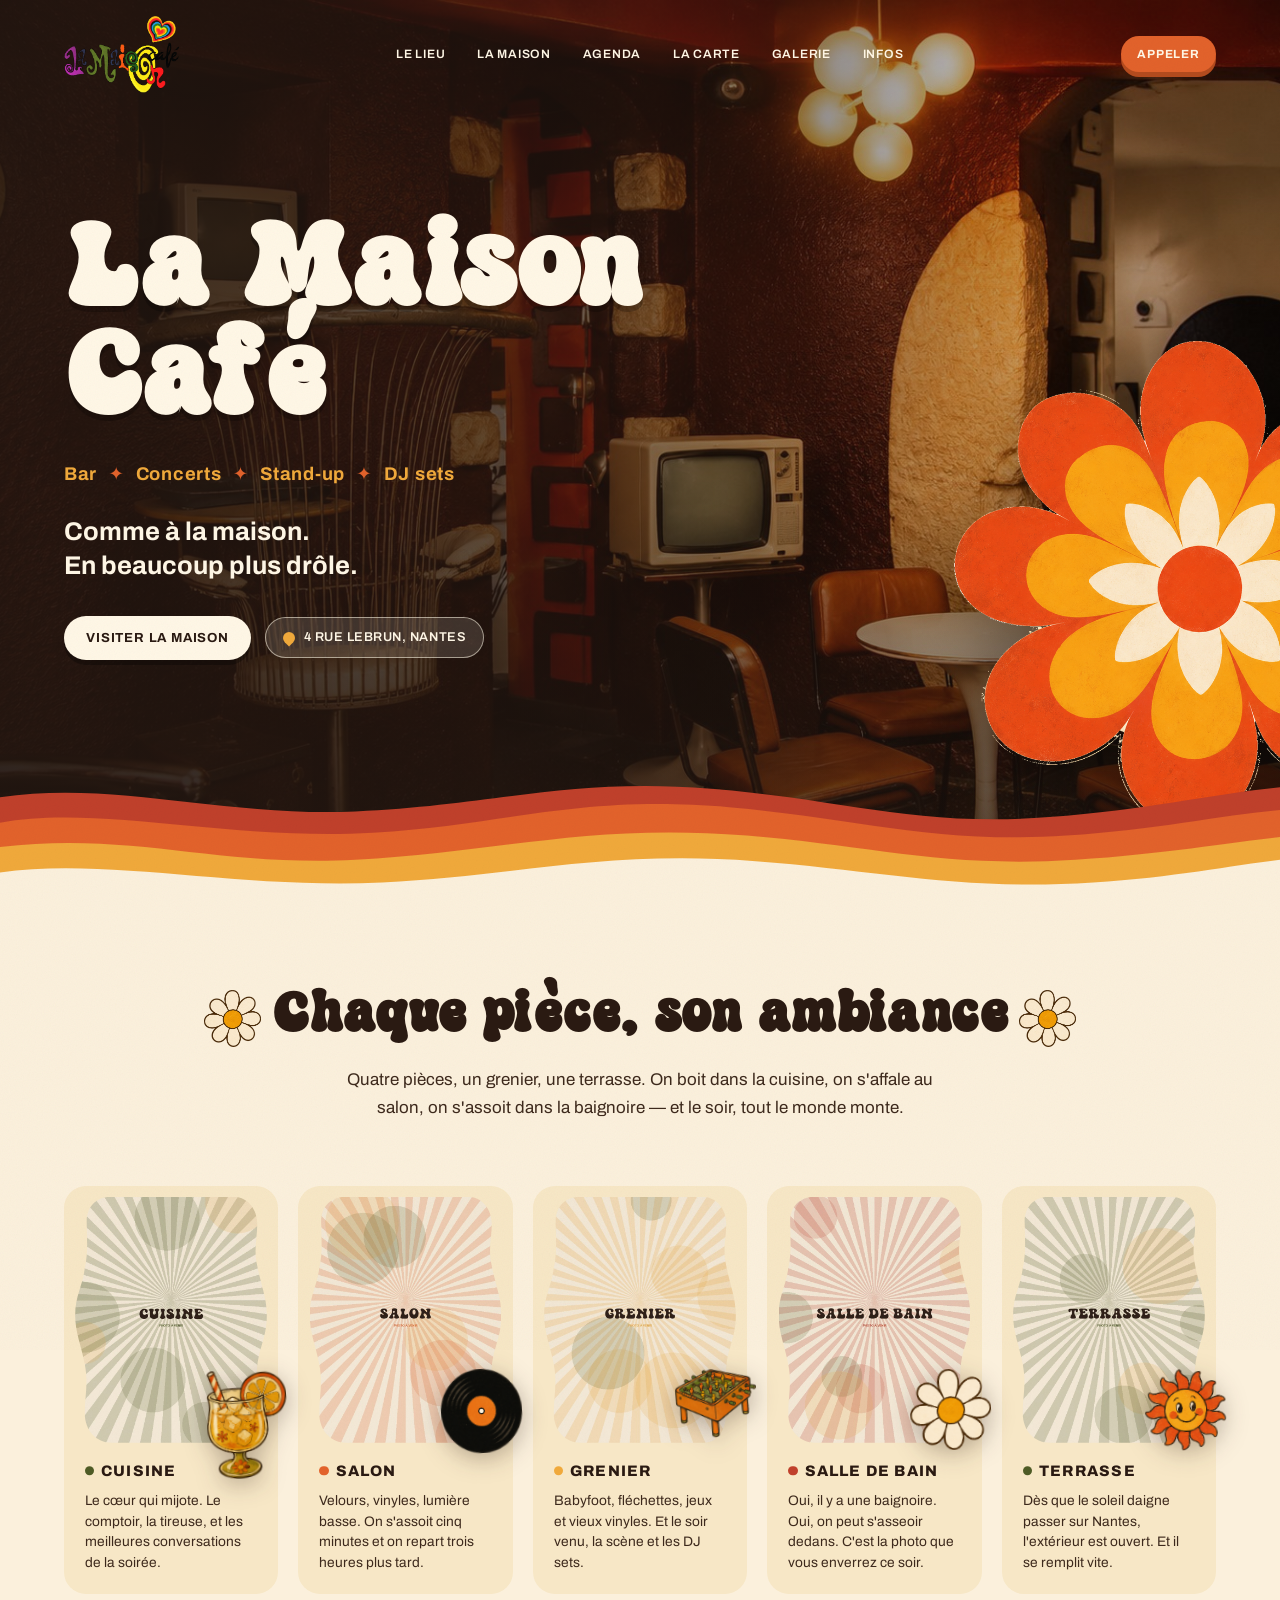
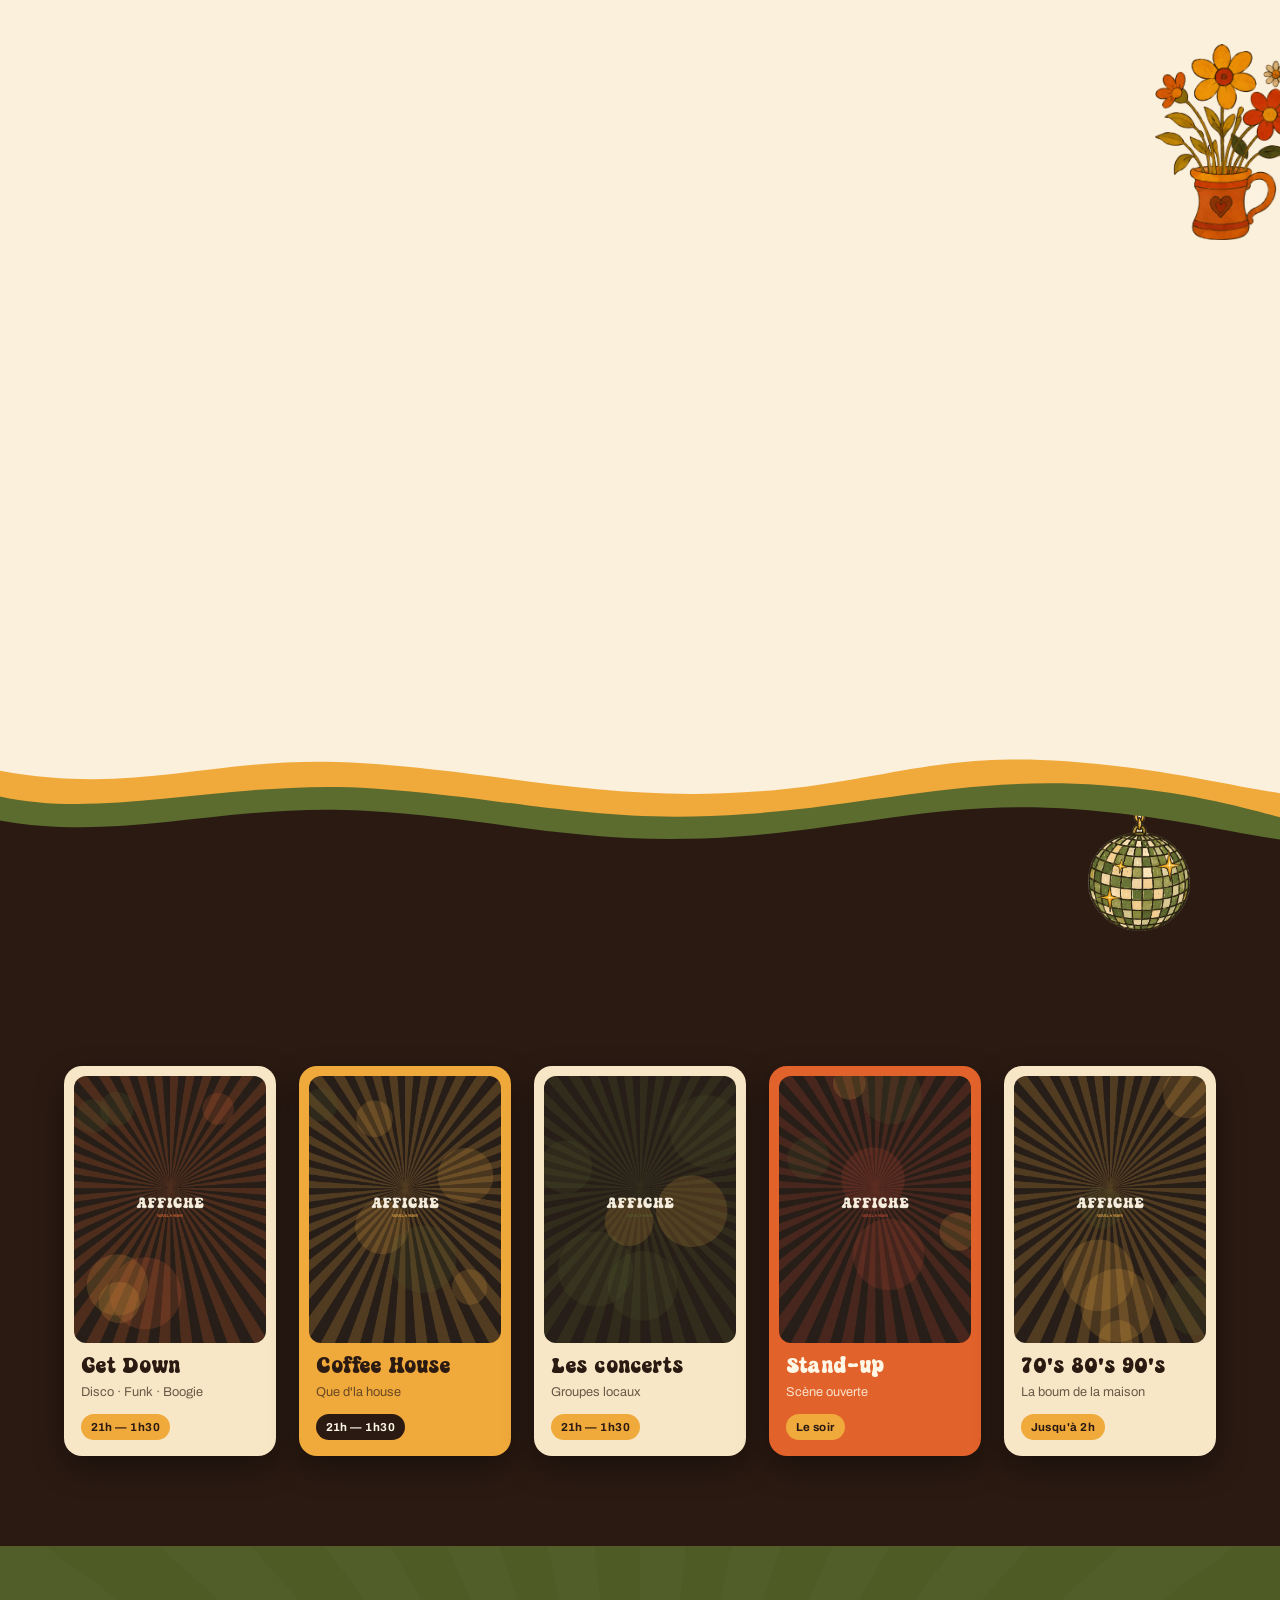
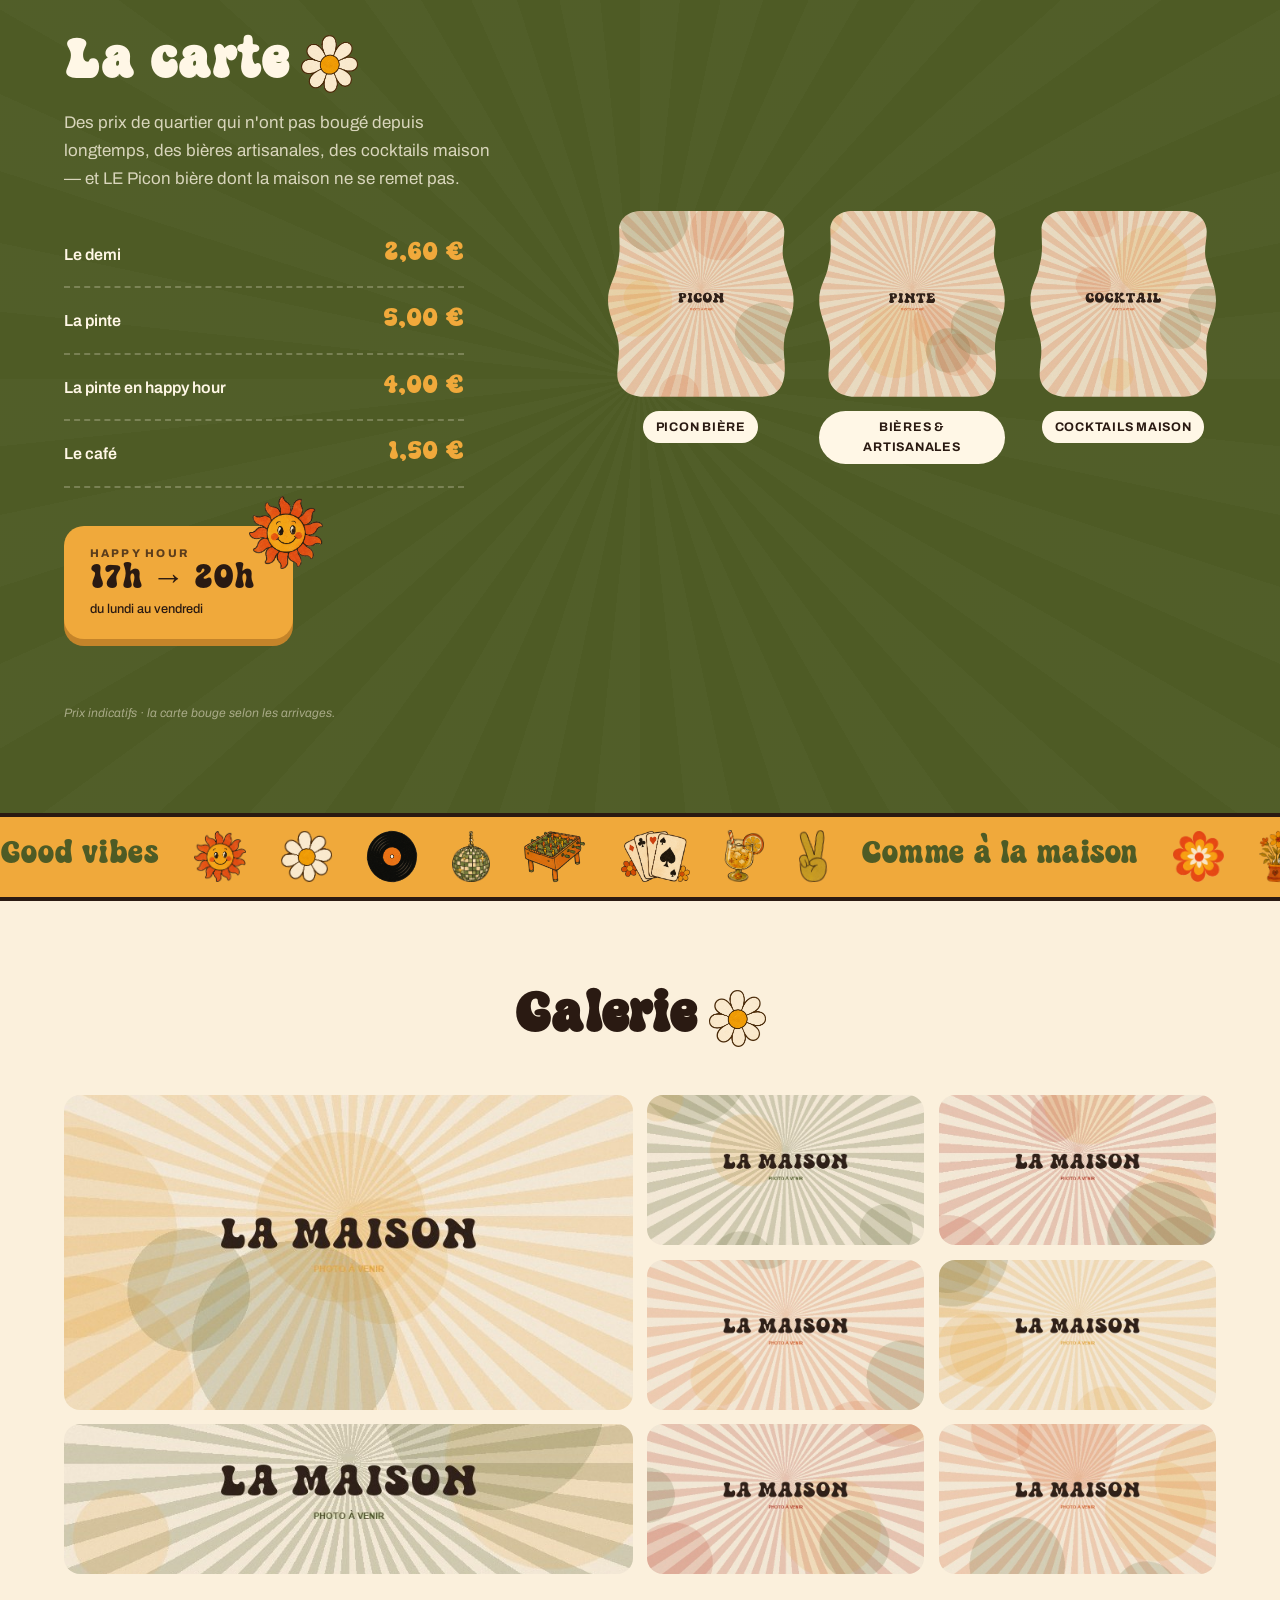
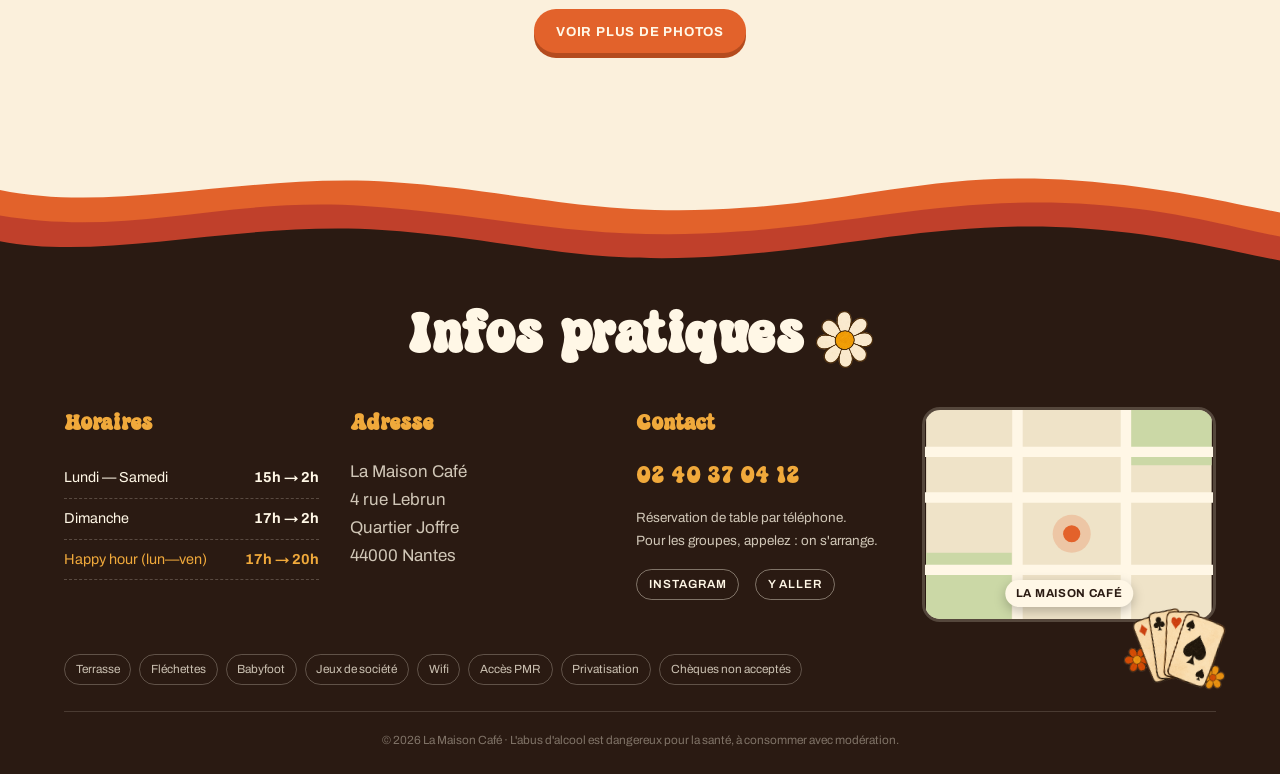
==== index.html @ f6305748 "La Maison Café — site vitrine Bar 70's, 4 rue Lebrun, Nantes. Statique : HTML/CSS/JS, sans build.  -" ====
<!DOCTYPE html>
<html lang="fr">
<head>
  <meta charset="UTF-8" />
  <meta name="viewport" content="width=device-width, initial-scale=1.0" />
  <title>La Maison Café — Bar 70's à Nantes · Concerts, DJ sets, stand-up</title>
  <meta name="description" content="La Maison Café, 4 rue Lebrun à Nantes. Bar, concerts, stand-up, DJ sets. Cuisine, salon, grenier, salle de bain, terrasse — chaque pièce son ambiance. Comme à la maison." />
  <meta property="og:title" content="La Maison Café — Comme à la maison. En beaucoup plus drôle." />
  <meta property="og:description" content="Bar · Concerts · Stand-up · DJ sets · 70's 80's 90's — 4 rue Lebrun, quartier Joffre, Nantes." />
  <meta name="theme-color" content="#E2622B" />
  <link rel="preconnect" href="https://fonts.googleapis.com" />
  <link rel="preconnect" href="https://fonts.gstatic.com" crossorigin />
  <link href="https://fonts.googleapis.com/css2?family=Archivo:ital,wght@0,400;0,500;0,600;0,700;0,800;1,400&display=swap" rel="stylesheet" />
  <link rel="stylesheet" href="styles.css?v=18" />
</head>
<body>

<div class="grain" aria-hidden="true"></div>

<!-- ══════════ INTRO ══════════
     Une marée. Le logo s'installe sur le crème, puis quatre vagues
     de couleur montent du bas, traversent l'écran d'un seul geste
     et l'emportent avec elles. Le hero est découvert derrière. -->
<div class="intro" id="intro">

  <!-- le fond, qui porte le logo -->
  <div class="intro__fond">
    <div class="intro__coeur">
      <img class="intro__logo" src="assets/img/deco/logo.png" alt="La Maison Café" />
      <p class="intro__sous">Bar · Nantes · quartier Joffre</p>
    </div>
  </div>

  <!-- Les vagues. Chaque crête reprend EXACTEMENT le tracé de la
       bande correspondante du hero : quand elles se posent, elles se
       superposent au pixel près aux vagues du hero. Le raccord est
       invisible. -->
  <div class="maree maree--1">
    <svg class="maree__crete" viewBox="0 0 1440 180" preserveAspectRatio="none" aria-hidden="true">
      <path d="M0 34C130 10 250 62 400 54 560 45 640 6 800 22c150 15 230 54 380 40 110-10 180-32 260-42V180H0Z" />
    </svg>
  </div>

  <div class="maree maree--2">
    <svg class="maree__crete" viewBox="0 0 1440 180" preserveAspectRatio="none" aria-hidden="true">
      <path d="M0 70C110 44 260 96 420 84 570 73 650 30 820 48c140 15 230 52 380 40 100-8 170-28 240-36V180H0Z" />
    </svg>
  </div>

  <div class="maree maree--3">
    <svg class="maree__crete" viewBox="0 0 1440 180" preserveAspectRatio="none" aria-hidden="true">
      <path d="M0 104C150 82 240 132 400 122 560 112 660 70 840 88c140 14 220 46 370 34 100-8 170-24 230-32V180H0Z" />
    </svg>
  </div>

  <div class="maree maree--4">
    <svg class="maree__crete" viewBox="0 0 1440 180" preserveAspectRatio="none" aria-hidden="true">
      <path d="M0 140C120 118 270 164 430 154 580 145 680 108 850 124c140 13 230 42 380 30 90-7 155-24 210-32V180H0Z" />
    </svg>
  </div>
</div>

<!-- formes réutilisables -->
<svg width="0" height="0" style="position:absolute" aria-hidden="true">
  <defs>
    <!-- découpe "blob" : coins doux, bords ondulés -->
    <clipPath id="blob" clipPathUnits="objectBoundingBox">
      <path d="M.06.10C.06.04.11 0 .18 0h.65C.90 0 .95.05.95.11c0 .06-.02.10 0 .17.02.08.05.13.05.20 0 .09-.04.13-.05.21-.01.08.01.13 0 .20C.94.96.90 1 .83 1H.19C.11 1 .05.95.05.88c0-.07.02-.12 0-.20C.03.60 0 .55 0 .48c0-.08.04-.12.05-.19C.07.22.06.16.06.10Z"/>
    </clipPath>
    <clipPath id="blob2" clipPathUnits="objectBoundingBox">
      <path d="M0 .14C0 .06.06 0 .14 0h.70C.93 0 1 .06 1 .14v.30c0 .06-.03.09-.03.14 0 .06.03.09.03.15v.13C1 .93.94 1 .86 1H.15C.07 1 0 .94 0 .86V.72c0-.06.03-.09.03-.15C.03.51 0 .49 0 .43Z"/>
    </clipPath>
  </defs>
</svg>

<!-- ══════════ NAV ══════════ -->
<header class="nav" id="nav">
  <a class="nav__logo" href="#haut" aria-label="La Maison Café — accueil">
    <img src="assets/img/deco/logo.png" alt="La Maison Café" />
  </a>
  <nav class="nav__liens" id="navLiens">
    <a href="#pieces">Le lieu</a>
    <a href="#histoire">La maison</a>
    <a href="#agenda">Agenda</a>
    <a href="#carte">La carte</a>
    <a href="#galerie">Galerie</a>
    <a href="#infos">Infos</a>
  </nav>
  <a class="btn btn--orange nav__cta" href="tel:0240370412">Appeler</a>
  <button class="nav__burger" id="burger" aria-label="Menu" aria-expanded="false">
    <span></span><span></span><span></span>
  </button>
</header>

<!-- ══════════ HERO ══════════ -->
<section class="hero" id="haut">
  <img class="hero__photo" src="assets/img/hero.jpg" alt="L'intérieur de La Maison Café, bar 70's à Nantes" />
  <div class="hero__voile" aria-hidden="true"></div>

  <!-- la grosse fleur -->
  <img class="fleur-hero" src="assets/img/deco/fleur.png" alt="" aria-hidden="true" />

  <div class="hero__texte">
    <h1 class="hero__titre">La Maison<br />Café</h1>
    <p class="hero__tags">Bar <i>✦</i> Concerts <i>✦</i> Stand-up <i>✦</i> DJ sets</p>
    <p class="hero__phrase">Comme à la maison.<br />En beaucoup plus drôle.</p>
    <div class="hero__actions">
      <a class="btn btn--creme" href="#pieces">Visiter la maison</a>
      <a class="pin" href="https://maps.google.com/?q=La+Maison+Caf%C3%A9+4+rue+Lebrun+Nantes" target="_blank" rel="noopener">
        <span class="pin__ico" aria-hidden="true"></span>4 rue Lebrun, Nantes
      </a>
    </div>
  </div>

  <!-- Vagues superposées. Chaque bande a sa PROPRE courbe : bosses
       de tailles inégales, jamais parallèles — c'est ce qui donne
       le tracé à la main plutôt que la sinusoïde de machine. -->
  <svg class="vague vague--bas" viewBox="0 0 1440 180" preserveAspectRatio="none" aria-hidden="true">
    <path class="v-brique" d="M0 34C130 10 250 62 400 54 560 45 640 6 800 22c150 15 230 54 380 40 110-10 180-32 260-42V180H0Z" />
    <path class="v-orange" d="M0 70C110 44 260 96 420 84 570 73 650 30 820 48c140 15 230 52 380 40 100-8 170-28 240-36V180H0Z" />
    <path class="v-moutarde" d="M0 104C150 82 240 132 400 122 560 112 660 70 840 88c140 14 220 46 370 34 100-8 170-24 230-32V180H0Z" />
    <path class="v-creme" d="M0 140C120 118 270 164 430 154 580 145 680 108 850 124c140 13 230 42 380 30 90-7 155-24 210-32V180H0Z" />
  </svg>
</section>

<!-- ══════════ LES PIÈCES ══════════ -->
<section class="pieces" id="pieces">
  <h2 class="titre-sec">
    <img class="fleurette" src="assets/img/deco/marguerite.png" alt="" aria-hidden="true" />
    Chaque pièce, son ambiance
    <img class="fleurette" src="assets/img/deco/marguerite.png" alt="" aria-hidden="true" />
  </h2>
  <p class="pieces__intro">
    Quatre pièces, un grenier, une terrasse. On boit dans la cuisine, on s'affale
    au salon, on s'assoit dans la baignoire — et le soir, tout le monde monte.
  </p>

  <div class="cartes">
    <article class="carte">
      <div class="carte__vue"><img src="assets/img/piece-cuisine.jpg" alt="La cuisine de La Maison Café" loading="lazy" /></div>
      <img class="carte__deco" src="assets/img/deco/cocktail.png" alt="" aria-hidden="true" />
      <h3 class="carte__nom"><span class="pastille pastille--olive" aria-hidden="true"></span>Cuisine</h3>
      <p>Le cœur qui mijote. Le comptoir, la tireuse, et les meilleures conversations de la soirée.</p>
    </article>

    <article class="carte">
      <div class="carte__vue"><img src="assets/img/piece-salon.jpg" alt="Le salon de La Maison Café" loading="lazy" /></div>
      <img class="carte__deco" src="assets/img/deco/vinyle.png" alt="" aria-hidden="true" />
      <h3 class="carte__nom"><span class="pastille pastille--orange" aria-hidden="true"></span>Salon</h3>
      <p>Velours, vinyles, lumière basse. On s'assoit cinq minutes et on repart trois heures plus tard.</p>
    </article>

    <article class="carte">
      <div class="carte__vue"><img src="assets/img/piece-grenier.jpg" alt="Le grenier de La Maison Café" loading="lazy" /></div>
      <img class="carte__deco" src="assets/img/deco/babyfoot.png" alt="" aria-hidden="true" />
      <h3 class="carte__nom"><span class="pastille pastille--moutarde" aria-hidden="true"></span>Grenier</h3>
      <p>Babyfoot, fléchettes, jeux et vieux vinyles. Et le soir venu, la scène et les DJ sets.</p>
    </article>

    <article class="carte">
      <div class="carte__vue"><img src="assets/img/piece-bain.jpg" alt="La salle de bain de La Maison Café, avec sa baignoire" loading="lazy" /></div>
      <img class="carte__deco" src="assets/img/deco/marguerite.png" alt="" aria-hidden="true" />
      <h3 class="carte__nom"><span class="pastille pastille--brique" aria-hidden="true"></span>Salle de bain</h3>
      <p>Oui, il y a une baignoire. Oui, on peut s'asseoir dedans. C'est la photo que vous enverrez ce soir.</p>
    </article>

    <article class="carte">
      <div class="carte__vue"><img src="assets/img/piece-terrasse.jpg" alt="La terrasse de La Maison Café" loading="lazy" /></div>
      <img class="carte__deco" src="assets/img/deco/soleil.png" alt="" aria-hidden="true" />
      <h3 class="carte__nom"><span class="pastille pastille--olive" aria-hidden="true"></span>Terrasse</h3>
      <p>Dès que le soleil daigne passer sur Nantes, l'extérieur est ouvert. Et il se remplit vite.</p>
    </article>
  </div>
</section>

<!-- ══════════ HISTOIRE ══════════ -->
<section class="histoire" id="histoire">
  <div class="histoire__txt">
    <p class="oeil">Notre maison <img class="fleurette fleurette--p" src="assets/img/deco/marguerite.png" alt="" aria-hidden="true" /></p>
    <h2 class="titre-slab">
      Une maison qui vit<br />la nuit comme le jour.
    </h2>
    <p>
      Quartier Joffre, au 4 rue Lebrun. On pousse la porte et on ne rentre pas
      dans un bar : on rentre chez quelqu'un. Le papier peint est d'époque, le
      canapé est en velours, le frigo est un vrai frigo.
    </p>
    <p>
      Ici se croisent les générations, les musiques, les idées, les rires et les
      apéros qui finissent en concerts improvisés. Des prix de quartier, un demi
      à 2,60 €, un Picon bière qui coule sérieusement, et de la musique jusqu'à
      deux heures du matin.
    </p>
    <p class="signature">Votre pause, notre maison.</p>
    <a class="btn btn--orange" href="#agenda">Voir ce qui se passe</a>
  </div>

  <img class="deco deco--pot" src="assets/img/deco/pot-fleurs.png" alt="" aria-hidden="true" />
  <div class="histoire__vue">
    <img src="assets/img/histoire.jpg" alt="La façade de La Maison Café, 4 rue Lebrun à Nantes" loading="lazy" />
    <div class="tampon">
      <svg viewBox="0 0 120 120" aria-hidden="true">
        <path id="cercleTxt" d="M60 60m-44 0a44 44 0 1 1 88 0a44 44 0 1 1 -88 0" fill="none" />
        <text class="tampon__tour"><textPath href="#cercleTxt" startOffset="0">
          BAR · CONCERTS · STAND-UP · DJ SETS · 70'S 80'S 90'S ·
        </textPath></text>
      </svg>
      <span class="tampon__coeur">Good<br />vibes</span>
    </div>
  </div>
</section>

<!-- ══════════ AGENDA ══════════ -->
<section class="agenda" id="agenda">
  <!-- Chaque bande a sa propre courbe : jamais deux vagues parallèles. -->
  <svg class="vague vague--haut" viewBox="0 0 1440 160" preserveAspectRatio="none" aria-hidden="true">
    <path class="v-olive" d="M0 118C140 146 250 96 410 106c150 9 250 46 420 32 140-11 230-46 380-34 100 8 170 28 230 38V0H0Z" />
    <path class="v-moutarde" d="M0 88C120 118 260 66 420 78c160 12 250 46 420 32 140-11 250-48 400-36 100 8 165 30 200 40V0H0Z" />
    <path class="v-creme" d="M0 56C160 88 240 36 400 46c160 10 280 50 450 36 140-11 200-50 350-38 110 9 180 30 240 40V0H0Z" />
  </svg>

  <img class="deco deco--boule" src="assets/img/deco/boule-disco.png" alt="" aria-hidden="true" />

  <div class="agenda__txt">
    <h2 class="titre-sec titre-sec--c">Agenda <img class="fleurette" src="assets/img/deco/marguerite.png" alt="" aria-hidden="true" /></h2>
    <p>
      Ça bouge à la maison : concerts, DJ sets, stand-up, scènes ouvertes.
      Entrée libre ou prix libre, et ça joue jusqu'à 2h.
    </p>
    <a class="btn btn--moutarde" href="https://www.instagram.com/lamaisoncafenantes/" target="_blank" rel="noopener">
      Tout l'agenda sur Instagram
    </a>
    <p class="agenda__note">La programmation change chaque semaine.</p>
  </div>

  <div class="affiches">
    <article class="aff">
      <div class="aff__vue"><img src="assets/img/aff-1.jpg" alt="Soirée Get Down à La Maison Café" loading="lazy" /></div>
      <p class="aff__nom">Get Down</p>
      <p class="aff__sous">Disco · Funk · Boogie</p>
      <p class="aff__h">21h — 1h30</p>
    </article>
    <article class="aff">
      <div class="aff__vue"><img src="assets/img/aff-2.jpg" alt="Soirée Coffee House à La Maison Café" loading="lazy" /></div>
      <p class="aff__nom">Coffee House</p>
      <p class="aff__sous">Que d'la house</p>
      <p class="aff__h">21h — 1h30</p>
    </article>
    <article class="aff">
      <div class="aff__vue"><img src="assets/img/aff-3.jpg" alt="Concerts live à La Maison Café" loading="lazy" /></div>
      <p class="aff__nom">Les concerts</p>
      <p class="aff__sous">Groupes locaux</p>
      <p class="aff__h">21h — 1h30</p>
    </article>
    <article class="aff">
      <div class="aff__vue"><img src="assets/img/aff-4.jpg" alt="Soirée stand-up à La Maison Café" loading="lazy" /></div>
      <p class="aff__nom">Stand-up</p>
      <p class="aff__sous">Scène ouverte</p>
      <p class="aff__h">Le soir</p>
    </article>
    <article class="aff">
      <div class="aff__vue"><img src="assets/img/aff-5.jpg" alt="Soirées 70's 80's 90's à La Maison Café" loading="lazy" /></div>
      <p class="aff__nom">70's 80's 90's</p>
      <p class="aff__sous">La boum de la maison</p>
      <p class="aff__h">Jusqu'à 2h</p>
    </article>
  </div>
</section>

<!-- ══════════ LA CARTE ══════════ -->
<section class="carte-sec" id="carte">
  <div class="carte-sec__txt">
    <h2 class="titre-sec titre-sec--c">La carte <img class="fleurette" src="assets/img/deco/marguerite.png" alt="" aria-hidden="true" /></h2>
    <p class="carte-sec__mot">
      Des prix de quartier qui n'ont pas bougé depuis longtemps, des bières
      artisanales, des cocktails maison — et LE Picon bière dont la maison
      ne se remet pas.
    </p>

    <ul class="prix">
      <li><b>Le demi</b><i>2,60 €</i></li>
      <li><b>La pinte</b><i>5,00 €</i></li>
      <li><b>La pinte en happy hour</b><i>4,00 €</i></li>
      <li><b>Le café</b><i>1,50 €</i></li>
    </ul>

    <div class="hh">
      <img class="hh__soleil" src="assets/img/deco/soleil.png" alt="" aria-hidden="true" />
      <span class="hh__t">Happy hour</span>
      <span class="hh__h">17h → 20h</span>
      <span class="hh__j">du lundi au vendredi</span>
    </div>
  </div>

  <div class="boissons">
    <figure class="boisson">
      <div class="boisson__vue"><img src="assets/img/boisson-1.jpg" alt="Picon bière" loading="lazy" /></div>
      <figcaption>Picon bière</figcaption>
    </figure>
    <figure class="boisson">
      <div class="boisson__vue"><img src="assets/img/boisson-2.jpg" alt="Bière pression" loading="lazy" /></div>
      <figcaption>Bières &amp; artisanales</figcaption>
    </figure>
    <figure class="boisson">
      <div class="boisson__vue"><img src="assets/img/boisson-3.jpg" alt="Cocktail maison" loading="lazy" /></div>
      <figcaption>Cocktails maison</figcaption>
    </figure>
  </div>
  <p class="carte-sec__pdb">Prix indicatifs · la carte bouge selon les arrivages.</p>
</section>

<!-- ══════════ BANDEAU GOOD VIBES ══════════ -->
<div class="bandeau" aria-hidden="true">
  <div class="bandeau__piste" id="piste">
    <span class="bandeau__mot">Good vibes</span>
    <img class="ico" src="assets/img/deco/soleil.png" alt="" />
    <img class="ico" src="assets/img/deco/marguerite.png" alt="" />
    <img class="ico" src="assets/img/deco/vinyle.png" alt="" />
    <img class="ico" src="assets/img/deco/boule-disco.png" alt="" />
    <img class="ico" src="assets/img/deco/babyfoot.png" alt="" />
    <img class="ico" src="assets/img/deco/cartes.png" alt="" />
    <img class="ico" src="assets/img/deco/cocktail.png" alt="" />
    <img class="ico" src="assets/img/deco/peace.png" alt="" />
    <span class="bandeau__mot">Comme à la maison</span>
    <img class="ico" src="assets/img/deco/fleur.png" alt="" />
    <img class="ico" src="assets/img/deco/pot-fleurs.png" alt="" />
    <img class="ico" src="assets/img/deco/soleil.png" alt="" />
    <img class="ico" src="assets/img/deco/vinyle.png" alt="" />
    <img class="ico" src="assets/img/deco/boule-disco.png" alt="" />
    <img class="ico" src="assets/img/deco/cocktail.png" alt="" />
  </div>
</div>

<!-- ══════════ GALERIE ══════════ -->
<section class="galerie" id="galerie">
  <h2 class="titre-sec">Galerie <img class="fleurette" src="assets/img/deco/marguerite.png" alt="" aria-hidden="true" /></h2>
  <div class="galerie__grille">
    <figure class="g g--1"><img src="assets/img/galerie-1.jpg" alt="La Maison Café" loading="lazy" /></figure>
    <figure class="g g--2"><img src="assets/img/galerie-2.jpg" alt="La Maison Café" loading="lazy" /></figure>
    <figure class="g g--3"><img src="assets/img/galerie-3.jpg" alt="La Maison Café" loading="lazy" /></figure>
    <figure class="g g--4"><img src="assets/img/galerie-4.jpg" alt="La Maison Café" loading="lazy" /></figure>
    <figure class="g g--5"><img src="assets/img/galerie-5.jpg" alt="La Maison Café" loading="lazy" /></figure>
    <figure class="g g--6"><img src="assets/img/galerie-6.jpg" alt="La Maison Café" loading="lazy" /></figure>
    <figure class="g g--7"><img src="assets/img/galerie-7.jpg" alt="La Maison Café" loading="lazy" /></figure>
    <figure class="g g--8"><img src="assets/img/galerie-8.jpg" alt="La Maison Café" loading="lazy" /></figure>
  </div>
  <a class="btn btn--orange galerie__cta" href="https://www.instagram.com/lamaisoncafenantes/" target="_blank" rel="noopener">
    Voir plus de photos
  </a>
</section>

<!-- ══════════ INFOS ══════════ -->
<footer class="infos" id="infos">
  <svg class="vague vague--haut" viewBox="0 0 1440 160" preserveAspectRatio="none" aria-hidden="true">
    <path class="v-brique" d="M0 124C120 150 270 98 430 110c150 11 220 46 390 32 140-11 250-46 400-34 100 8 170 30 220 40V0H0Z" />
    <path class="v-orange" d="M0 92C150 120 250 68 410 80c160 12 250 46 420 32 140-11 250-46 400-34 100 8 160 30 210 40V0H0Z" />
    <path class="v-creme" d="M0 60C130 90 280 38 440 50c150 11 230 46 400 32 140-11 220-46 370-34 110 9 180 30 230 40V0H0Z" />
  </svg>

  <h2 class="titre-sec">Infos pratiques <img class="fleurette" src="assets/img/deco/marguerite.png" alt="" aria-hidden="true" /></h2>

  <div class="infos__grille">
    <div class="bloc">
      <h3>Horaires</h3>
      <ul class="horaires">
        <li><span>Lundi — Samedi</span><b>15h → 2h</b></li>
        <li><span>Dimanche</span><b>17h → 2h</b></li>
        <li class="hhl"><span>Happy hour (lun—ven)</span><b>17h → 20h</b></li>
      </ul>
    </div>

    <div class="bloc">
      <h3>Adresse</h3>
      <p>
        La Maison Café<br />
        4 rue Lebrun<br />
        Quartier Joffre<br />
        44000 Nantes
      </p>
    </div>

    <div class="bloc">
      <h3>Contact</h3>
      <p><a class="tel" href="tel:0240370412">02 40 37 04 12</a></p>
      <p class="mini">Réservation de table par téléphone.<br />Pour les groupes, appelez : on s'arrange.</p>
      <div class="reseaux">
        <a href="https://www.instagram.com/lamaisoncafenantes/" target="_blank" rel="noopener">Instagram</a>
        <a href="https://maps.google.com/?q=La+Maison+Caf%C3%A9+4+rue+Lebrun+Nantes" target="_blank" rel="noopener">Y aller</a>
      </div>
    </div>

    <a class="plan" href="https://maps.google.com/?q=La+Maison+Caf%C3%A9+4+rue+Lebrun+Nantes" target="_blank" rel="noopener" aria-label="Ouvrir La Maison Café dans Google Maps">
      <svg viewBox="0 0 300 220" aria-hidden="true">
        <rect class="p-fond" x="0" y="0" width="300" height="220" />
        <path class="p-vert" d="M0 150h90v70H0Z" />
        <path class="p-vert" d="M215 0h85v58h-85Z" />
        <g class="p-rue">
          <path d="M-5 92h310" /><path d="M-5 168h310" /><path d="M96 -5v230" /><path d="M210 -5v230" />
          <path d="M-5 44h310" />
        </g>
        <circle class="p-pt" cx="153" cy="130" r="9" />
        <circle class="p-halo" cx="153" cy="130" r="20" />
      </svg>
      <span class="plan__etiq">La Maison Café</span>
    </a>
  </div>

  <img class="deco deco--cartes" src="assets/img/deco/cartes.png" alt="" aria-hidden="true" />
  <ul class="commodites">
    <li>Terrasse</li><li>Fléchettes</li><li>Babyfoot</li><li>Jeux de société</li>
    <li>Wifi</li><li>Accès PMR</li><li>Privatisation</li><li>Chèques non acceptés</li>
  </ul>

  <p class="infos__legal">
    © <span id="annee">2026</span> La Maison Café ·
    L'abus d'alcool est dangereux pour la santé, à consommer avec modération.
  </p>
</footer>

<script src="main.js?v=18"></script>
</body>
</html>
---- styles.css ----
/* ══════════════════════════════════════════════════════════════
   LA MAISON CAFÉ — Nantes
   DA groovy 70's : crème, orange brûlé, moutarde, olive.
   Typo display : Cornery. Photos en blobs, vagues, fleurs.
   ══════════════════════════════════════════════════════════════ */

@font-face{
  font-family:"Cornery";
  src:url("assets/fonts/cornery.otf") format("opentype"),
      url("assets/fonts/cornery.ttf") format("truetype");
  font-weight:400; font-style:normal; font-display:swap;
}

:root{
  --creme:      #FBF0DC;
  --creme-2:    #F7E7C6;
  --blanc:      #FFF7E6;
  --orange:     #E2622B;
  --orange-c:   #E8763A;
  --moutarde:   #F0A93B;
  --olive:      #4E5B25;
  --olive-c:    #5C6B2E;
  --brique:     #C0402B;
  --brun:       #2A1A12;
  --brun-2:     #3D291C;
  --nuit:       #221610;

  --d: "Cornery", Georgia, serif;   /* display groovy */
  --c: "Archivo", system-ui, sans-serif;

  --ease: cubic-bezier(.16,.84,.28,1);
  --pad: clamp(1.25rem, 5vw, 5rem);
  --max: 1360px;
  --w: clamp(80px, 10vw, 160px);   /* hauteur des vagues (intro + sections) */

  /* silhouette de marguerite, 8 pétales — sert de masque */
  --m-fleur: url("data:image/svg+xml,%3Csvg xmlns='http://www.w3.org/2000/svg' viewBox='0 0 100 100'%3E%3Cg fill='%23000'%3E%3Cellipse cx='50' cy='22' rx='14' ry='23'/%3E%3Cellipse cx='50' cy='22' rx='14' ry='23' transform='rotate(45 50 50)'/%3E%3Cellipse cx='50' cy='22' rx='14' ry='23' transform='rotate(90 50 50)'/%3E%3Cellipse cx='50' cy='22' rx='14' ry='23' transform='rotate(135 50 50)'/%3E%3Cellipse cx='50' cy='22' rx='14' ry='23' transform='rotate(180 50 50)'/%3E%3Cellipse cx='50' cy='22' rx='14' ry='23' transform='rotate(225 50 50)'/%3E%3Cellipse cx='50' cy='22' rx='14' ry='23' transform='rotate(270 50 50)'/%3E%3Cellipse cx='50' cy='22' rx='14' ry='23' transform='rotate(315 50 50)'/%3E%3Ccircle cx='50' cy='50' r='20'/%3E%3C/g%3E%3C/svg%3E");

  /* symbole peace */
  --m-peace: url("data:image/svg+xml,%3Csvg xmlns='http://www.w3.org/2000/svg' viewBox='0 0 100 100'%3E%3Cg fill='none' stroke='%23000' stroke-width='9'%3E%3Ccircle cx='50' cy='50' r='42'/%3E%3Cpath d='M50 8v84M50 50 20 80M50 50 80 80'/%3E%3C/g%3E%3C/svg%3E");
}

*,*::before,*::after{ box-sizing:border-box; margin:0; padding:0; }
html{ scroll-behavior:smooth; overflow-x:clip; }

body{
  background:var(--creme);
  color:var(--brun);
  font-family:var(--c);
  font-size:clamp(.98rem,.94rem + .2vw,1.06rem);
  line-height:1.65;
  overflow-x:clip;
  -webkit-font-smoothing:antialiased;
}

img{ display:block; max-width:100%; }
ul{ list-style:none; }
a{ color:inherit; text-decoration:none; }
button{ font:inherit; color:inherit; background:none; border:0; cursor:pointer; }
::selection{ background:var(--orange); color:var(--blanc); }
:focus-visible{ outline:3px solid var(--orange); outline-offset:3px; border-radius:4px; }

.grain{
  position:fixed; inset:-50%; z-index:900; pointer-events:none;
  opacity:.05; mix-blend-mode:multiply;
  background-image:url("data:image/svg+xml,%3Csvg xmlns='http://www.w3.org/2000/svg' width='220' height='220'%3E%3Cfilter id='n'%3E%3CfeTurbulence type='fractalNoise' baseFrequency='.85' numOctaves='3'/%3E%3C/filter%3E%3Crect width='220' height='220' filter='url(%23n)'/%3E%3C/svg%3E");
  animation:grain 7s steps(5) infinite;
}
@keyframes grain{
  0%,100%{transform:translate(0,0)} 25%{transform:translate(-2%,1%)}
  50%{transform:translate(1%,-2%)} 75%{transform:translate(-1%,-1%)}
}

/* ══════════════════════════════════════════════════════════════
   INTRO — la marée
   Le logo s'installe, puis quatre vagues montent du bas et
   traversent l'écran d'un seul mouvement continu. Elles passent
   PAR-DESSUS le logo (donc l'emportent sans qu'il ait à
   disparaître), et le fond suit en dernier : le hero apparaît.
   ══════════════════════════════════════════════════════════════ */
.intro{
  position:fixed; inset:0; z-index:1000;
  pointer-events:none;
  overflow:hidden;
}

/* le fond crème, qui porte le logo */
.intro__fond{
  position:absolute; inset:0; z-index:1;
  background:var(--creme);
}
.intro__coeur{
  position:absolute; inset:0;
  display:flex; flex-direction:column;
  align-items:center; justify-content:center;
  gap:1.4rem;
}
.intro__logo{
  width:clamp(220px, 34vw, 440px); height:auto;
  opacity:0;
  animation:logo-pose 1.3s cubic-bezier(.2,.7,.3,1) .12s forwards;
}
/* il se pose : léger recul, aucun rebond */
@keyframes logo-pose{
  from{ opacity:0; transform:translateY(14px) scale(.965); }
  to  { opacity:1; transform:none; }
}
.intro__sous{
  font-size:.76rem; font-weight:600;
  letter-spacing:.3em; text-transform:uppercase;
  color:var(--brun); opacity:0;
  animation:sous-pose 1s ease .55s forwards;
}
@keyframes sous-pose{
  from{ opacity:0; letter-spacing:.18em; }
  to  { opacity:.55; letter-spacing:.3em; }
}
@keyframes respire{
  0%,100%{ transform:rotate(0) scale(1); }
  50%    { transform:rotate(5deg) scale(1.03); }
}

/* ── les vagues ──
   Elles arrivent du HAUT, traversent l'écran vers le bas, et
   s'immobilisent exactement à la place des vagues du hero (même tracé,
   même hauteur → raccord invisible).

   On utilise des ANIMATIONS et non des transitions : une transition ne
   part que si le navigateur observe un changement de valeur entre deux
   frames — ce qui n'était pas fiable ici, la classe étant posée très tôt.
   Une animation `forwards`, elle, joue toujours et se fige sur sa fin.  */
.maree{
  position:absolute; left:0; right:0;
  bottom:0; height:100%;
  /* départ : bande + crête entièrement au-dessus de l'écran */
  transform:translateY(calc(-100% - var(--w)));
}
.maree__crete{
  position:absolute; left:0; bottom:100%;
  width:100%; height:var(--w);
  display:block;
}
.maree--1{ background:var(--brique);  z-index:2; }
.maree--2{ background:var(--orange);  z-index:3; }
.maree--3{ background:var(--moutarde);z-index:4; }
.maree--4{ background:var(--creme);   z-index:5; }
.maree--1 .maree__crete path{ fill:var(--brique); }
.maree--2 .maree__crete path{ fill:var(--orange); }
.maree--3 .maree__crete path{ fill:var(--moutarde); }
.maree--4 .maree__crete path{ fill:var(--creme); }

/* arrivée : translateY(100%) → la bande sort par le bas, seule la crête
   reste dans le cadre. C'est la vague du hero, au pixel près. */
@keyframes descend{
  from{ transform:translateY(calc(-100% - var(--w))); }
  to  { transform:translateY(100%); }
}
/* Les quatre bandes descendent SOLIDAIRES (aucun décalage) : leur
   étagement vient du dessin — la crête crème est tracée plus bas dans
   le viewBox que la moutarde, l'orange et la brique. On lit donc une
   seule vague stratifiée.
   Le moindre décalage temporel les écarterait de plusieurs centaines de
   pixels, et la bande crème (au premier plan) masquerait les couleurs. */
body.leve .maree{
  animation:descend 1.5s cubic-bezier(.4,0,.2,1) forwards;
}

/* le crème et son logo descendent aussi : le hero se découvre par le haut */
@keyframes fond-descend{
  from{ transform:none; }
  to  { transform:translateY(100%); }
}
body.leve .intro__fond{
  animation:fond-descend 1.25s cubic-bezier(.42,0,.2,1) .12s forwards;
}
@keyframes coeur-part{ to{ opacity:0; } }
body.leve .intro__coeur{
  animation:coeur-part .45s ease forwards;
}

/* une fois posées, on efface l'intro : les vraies vagues du hero sont
   dessous, exactement au même endroit */
body.fini .intro{ visibility:hidden; }

/* pendant l'intro, on ne scrolle pas */
body.ferme{ overflow:hidden; }

/* le hero se compose derrière, à mesure que la marée le découvre */
.hero__titre, .hero__tags, .hero__phrase, .hero__actions{ opacity:0; }
body.leve .hero__titre  { animation:monte 1.1s var(--ease) .85s forwards; }
body.leve .hero__tags   { animation:monte 1.1s var(--ease) 1.02s forwards; }
body.leve .hero__phrase { animation:monte 1.1s var(--ease) 1.16s forwards; }
body.leve .hero__actions{ animation:monte 1.1s var(--ease) 1.30s forwards; }
@keyframes monte{
  from{ opacity:0; transform:translateY(26px); }
  to  { opacity:1; transform:none; }
}
/* la fleur tourne en continu ; l'intro ne fait que la révéler */
.fleur-hero{ opacity:0; }
body.leve .fleur-hero{ animation:parait 1.2s ease .95s forwards; }
@keyframes parait{ to{ opacity:1; } }

/* ══════════ TYPO ══════════ */
.titre-sec{
  font-family:var(--d);
  font-size:clamp(2rem,4.4vw,3.4rem);
  line-height:1.05;
  letter-spacing:.01em;
  text-align:center;
  display:flex; align-items:center; justify-content:center;
  gap:.7rem; flex-wrap:wrap;
}
.titre-sec--c{ color:var(--blanc); text-align:left; justify-content:flex-start; }

.titre-slab{
  font-family:var(--c);
  font-weight:800;
  font-size:clamp(1.5rem,2.8vw,2.3rem);
  line-height:1.18;
  letter-spacing:-.01em;
  text-transform:uppercase;
  margin-bottom:1.2rem;
}

.oeil{
  display:flex; align-items:center; gap:.5rem;
  font-size:.74rem; font-weight:700;
  letter-spacing:.2em; text-transform:uppercase;
  color:var(--orange);
  margin-bottom:1rem;
}

/* la marguerite détourée, en ponctuation des titres */
.fleurette{
  width:1em; height:auto;
  flex:none;
  font-size:1.05em;
  animation:respire 9s ease-in-out infinite;
}
.fleurette--p{ font-size:.85em; }

.pastille{
  display:inline-block; width:.62em; height:.62em;
  border-radius:50%; flex:none;
  margin-right:.45em;
  transform:translateY(-.05em);
}
.pastille--orange  { background:var(--orange); }
.pastille--moutarde{ background:var(--moutarde); }
.pastille--olive   { background:var(--olive); }
.pastille--brique  { background:var(--brique); }

/* ══════════ BOUTONS ══════════ */
.btn{
  display:inline-flex; align-items:center; justify-content:center;
  padding:.85em 1.7em;
  border-radius:999px;
  font-weight:700; font-size:.82rem;
  letter-spacing:.06em; text-transform:uppercase;
  transition:transform .3s var(--ease), box-shadow .3s var(--ease), background .25s;
  white-space:nowrap;
}
.btn--orange{ background:var(--orange); color:var(--blanc); box-shadow:0 5px 0 #B44B1E; }
.btn--orange:hover{ transform:translateY(-2px); box-shadow:0 7px 0 #B44B1E; }
.btn--orange:active{ transform:translateY(3px); box-shadow:0 2px 0 #B44B1E; }
.btn--moutarde{ background:var(--moutarde); color:var(--brun); box-shadow:0 5px 0 #C4842A; }
.btn--moutarde:hover{ transform:translateY(-2px); box-shadow:0 7px 0 #C4842A; }
.btn--creme{ background:var(--blanc); color:var(--brun); box-shadow:0 5px 0 rgba(0,0,0,.28); }
.btn--creme:hover{ transform:translateY(-2px); box-shadow:0 7px 0 rgba(0,0,0,.3); }

.pin{
  display:inline-flex; align-items:center; gap:.55rem;
  padding:.7em 1.3em;
  border-radius:999px;
  background:rgba(255,247,230,.14);
  border:1.5px solid rgba(255,247,230,.55);
  backdrop-filter:blur(6px);
  color:var(--blanc);
  font-size:.8rem; font-weight:600;
  letter-spacing:.04em; text-transform:uppercase;
  transition:background .3s;
}
.pin:hover{ background:rgba(255,247,230,.26); }
.pin__ico{
  width:12px; height:12px; flex:none;
  background:var(--moutarde);
  border-radius:50% 50% 50% 0;
  transform:rotate(-45deg);
}

/* ══════════ NAV ══════════ */
.nav{
  position:fixed; top:0; left:0; right:0; z-index:500;
  display:flex; align-items:center; justify-content:space-between;
  gap:1.5rem;
  padding:1rem var(--pad);
  transition:background .4s var(--ease), padding .4s var(--ease), box-shadow .4s;
}
.nav.colle{
  background:var(--creme);
  padding:.6rem var(--pad);
  box-shadow:0 4px 24px rgba(42,26,18,.14);
}
.nav__logo{ display:flex; align-items:center; flex:none; }
.nav__logo img{
  height:clamp(52px, 6vw, 78px);
  width:auto;
  transition:height .4s var(--ease);
}
.nav.colle .nav__logo img{ height:clamp(44px, 4.8vw, 60px); }

.nav__liens{ display:flex; gap:.35rem; }
.nav__liens a{
  padding:.5em 1em;
  border-radius:999px;
  border:1.5px solid transparent;
  font-size:.76rem; font-weight:600;
  letter-spacing:.06em; text-transform:uppercase;
  color:var(--blanc);
  transition:background .25s, border-color .25s, color .4s;
}
.nav__liens a:hover{ background:rgba(255,247,230,.18); }
.nav.colle .nav__liens a{ color:var(--brun); border-color:rgba(42,26,18,.2); }
.nav.colle .nav__liens a:hover,
.nav.colle .nav__liens a.actif{ background:var(--orange); color:var(--blanc); border-color:var(--orange); }

.nav__cta{ font-size:.74rem; padding:.7em 1.4em; }

.nav__burger{
  display:none; width:34px; height:22px; position:relative;
}
.nav__burger span{
  position:absolute; left:0; width:100%; height:3px; border-radius:2px;
  background:var(--blanc);
  transition:transform .35s var(--ease), opacity .25s, background .4s;
}
.nav.colle .nav__burger span{ background:var(--brun); }
.nav__burger span:nth-child(1){ top:0; }
.nav__burger span:nth-child(2){ top:9px; }
.nav__burger span:nth-child(3){ top:18px; }
.nav__burger.actif span:nth-child(1){ transform:translateY(9px) rotate(45deg); }
.nav__burger.actif span:nth-child(2){ opacity:0; }
.nav__burger.actif span:nth-child(3){ transform:translateY(-9px) rotate(-45deg); }

/* ══════════ HERO ══════════ */
.hero{
  position:relative;
  min-height:100svh;
  display:flex; align-items:center;
  padding:8rem var(--pad) 9rem;
  overflow:hidden;
  background:var(--nuit);
}
.hero__photo{
  position:absolute; inset:0;
  width:100%; height:100%; object-fit:cover;
}
.hero__voile{
  position:absolute; inset:0;
  background:
    linear-gradient(100deg, rgba(34,22,16,.92) 0%, rgba(34,22,16,.7) 42%, rgba(34,22,16,.25) 75%),
    linear-gradient(0deg, rgba(34,22,16,.75), transparent 45%);
}

.hero__texte{ position:relative; z-index:3; width:100%; max-width:var(--max); margin:0 auto; }
.hero__titre{
  font-family:var(--d);
  font-size:clamp(3.2rem, 9vw, 8rem);
  line-height:.94;
  color:var(--blanc);
  text-shadow:0 6px 0 rgba(0,0,0,.22);
}
.hero__tags{
  margin-top:1.1rem;
  display:flex; align-items:center; gap:.7rem; flex-wrap:wrap;
  font-weight:700; font-size:clamp(.9rem,1.5vw,1.15rem);
  letter-spacing:.04em;
  color:var(--moutarde);
}
.hero__tags i{ color:var(--orange); font-style:normal; }
.hero__phrase{
  margin-top:1.6rem;
  font-weight:700;
  font-size:clamp(1.1rem,2vw,1.6rem);
  line-height:1.35;
  color:var(--blanc);
}
.hero__actions{
  margin-top:2rem;
  display:flex; align-items:center; gap:.9rem; flex-wrap:wrap;
}

/* la grosse fleur du hero — posée sur le bord droit, immobile,
   débordant du cadre comme sur la maquette */
.fleur-hero{
  position:absolute; z-index:2;
  right:-12vw; bottom:8%;
  width:min(42vw, 480px); height:auto;
  filter:drop-shadow(0 16px 38px rgba(0,0,0,.38));
}
@keyframes tourne{ to{ transform:rotate(360deg); } }

/* ══════════ VAGUES ══════════
   Plusieurs tracés décalés, un par couleur. Chacun remplit
   jusqu'au bord de la section ; le dernier dessiné recouvre
   les précédents — d'où les bandes successives.            */
.vague{
  position:absolute; left:0; right:0;
  width:100%; height:var(--w);
  display:block; z-index:4;
}
.vague--bas{ bottom:-1px; }
.vague--haut{ top:-1px; }

.v-brique  { fill:var(--brique); }
.v-orange  { fill:var(--orange); }
.v-moutarde{ fill:var(--moutarde); }
.v-olive   { fill:var(--olive-c); }
.v-creme   { fill:var(--creme); }

/* le trait d'encre, comme sur les illustrations */
.v-trait{
  fill:none;
  stroke:var(--brun);
  stroke-width:5;
  stroke-linecap:round;
  vector-effect:non-scaling-stroke;
}

/* ══════════ LES PIÈCES ══════════ */
.pieces{
  padding:clamp(4rem,7vw,6.5rem) var(--pad) clamp(4rem,7vw,6rem);
  background:var(--creme);
}
.pieces__intro{
  max-width:62ch; margin:1.2rem auto 0;
  text-align:center; color:var(--brun-2);
}
.cartes{
  max-width:var(--max); margin:clamp(2.5rem,5vw,4rem) auto 0;
  display:grid; grid-template-columns:repeat(5,1fr);
  gap:clamp(1rem,1.6vw,1.6rem);
}
.carte{
  position:relative;
  background:var(--creme-2);
  border-radius:22px;
  padding:.7rem .7rem 1.3rem;
  transition:transform .4s var(--ease);
}
.carte:hover{ transform:translateY(-8px) rotate(-.6deg); }
.carte__vue{
  aspect-ratio:.78;
  overflow:hidden;
  clip-path:url(#blob);
  background:var(--brun-2);
  margin-bottom:1rem;
}
.carte__vue img{ width:100%; height:100%; object-fit:cover; }
.carte__nom{
  display:flex; align-items:center;
  padding:0 .6rem;
  font-family:var(--c); font-weight:800;
  font-size:.95rem; letter-spacing:.08em; text-transform:uppercase;
  margin-bottom:.45rem;
}
.carte p{
  padding:0 .6rem;
  font-size:.86rem; line-height:1.5;
  color:var(--brun-2);
}

/* ══════════ HISTOIRE ══════════ */
.histoire{
  position:relative;
  max-width:var(--max); margin:0 auto;
  padding:clamp(3rem,6vw,5rem) var(--pad) clamp(4rem,7vw,6rem);
  display:grid; grid-template-columns:1fr 1fr;
  gap:clamp(2rem,5vw,5rem);
  align-items:center;
}
.histoire__txt p{ color:var(--brun-2); }
.histoire__txt p + p{ margin-top:.9rem; }
.signature{
  margin-top:1.4rem !important;
  font-family:var(--d);
  font-size:1.35rem;
  color:var(--orange) !important;
}
.histoire .btn{ margin-top:1.6rem; }

.histoire__vue{ position:relative; }
.histoire__vue img{
  width:100%; aspect-ratio:4/3; object-fit:cover;
  clip-path:url(#blob2);
}
/* le tampon "good vibes" */
.tampon{
  position:absolute; right:-18px; bottom:-26px;
  width:clamp(110px, 13vw, 150px); aspect-ratio:1;
  display:grid; place-items:center;
  background:var(--orange);
  border-radius:50%;
  box-shadow:0 10px 26px rgba(42,26,18,.28);
}
.tampon svg{ position:absolute; inset:0; width:100%; height:100%; animation:tourne 22s linear infinite; }
.tampon__tour{
  font-family:var(--c); font-size:8.4px; font-weight:700;
  letter-spacing:.16em; fill:var(--blanc);
}
.tampon__coeur{
  font-family:var(--d);
  font-size:clamp(1rem,1.5vw,1.3rem);
  line-height:1;
  color:var(--blanc);
  text-align:center;
}

/* ══════════ AGENDA ══════════ */
.agenda{
  position:relative;
  background:var(--brun);
  color:var(--blanc);
  padding:clamp(6rem,10vw,9rem) var(--pad) clamp(4rem,7vw,6rem);
  overflow:hidden;
}
/* la vague doit rester hors flux — sinon elle devient une cellule de grille */
.agenda > *:not(.vague):not(.deco){ position:relative; z-index:2; }

/* l'en-tête : titre à gauche, bouton à droite, sur toute la largeur */
.agenda__txt{
  max-width:var(--max); margin:0 auto clamp(2.5rem,5vw,4rem);
  display:grid; grid-template-columns:1fr auto;
  gap:1.5rem 3rem; align-items:end;
}
.agenda__txt .titre-sec{ grid-column:1; }
.agenda__txt p{
  grid-column:1; grid-row:2;
  color:rgba(255,247,230,.72); max-width:52ch;
  margin-top:.6rem;
}
.agenda__txt .btn{ grid-column:2; grid-row:1 / span 2; align-self:center; }
.agenda__note{
  grid-column:1; grid-row:3;
  font-size:.78rem; font-style:italic;
  color:rgba(255,247,230,.45) !important;
}

.affiches{
  max-width:var(--max); margin:0 auto;
  display:grid;
  grid-template-columns:repeat(5,1fr);
  gap:clamp(1rem,1.8vw,1.8rem);
}
.aff{
  background:var(--creme-2);
  border-radius:18px;
  padding:.6rem .6rem 1rem;
  box-shadow:0 12px 30px rgba(0,0,0,.35);
  transition:transform .45s var(--ease), box-shadow .45s var(--ease);
}
.aff:hover{
  transform:translateY(-10px) rotate(-.8deg);
  box-shadow:0 20px 40px rgba(0,0,0,.45);
}
.aff__vue{
  aspect-ratio:.72;
  overflow:hidden;
  border-radius:12px;
  background:var(--nuit);
  margin-bottom:.85rem;
}
.aff__vue img{ width:100%; height:100%; object-fit:cover; }
.aff__nom{
  padding:0 .45rem;
  font-family:var(--d);
  font-size:clamp(1.15rem,1.7vw,1.5rem);
  line-height:1.05;
  color:var(--brun);
}
.aff__sous{
  padding:0 .45rem; margin-top:.25rem;
  font-size:.8rem; line-height:1.35;
  color:var(--brun-2); opacity:.75;
}
.aff__h{
  margin:.8rem .45rem 0;
  display:inline-block;
  padding:.32em .85em;
  border-radius:999px;
  background:var(--moutarde); color:var(--brun);
  font-size:.72rem; font-weight:700;
  letter-spacing:.04em;
}
/* chaque affiche prend une teinte différente — comme un vrai mur */
.aff:nth-child(2){ background:var(--moutarde); }
.aff:nth-child(2) .aff__h{ background:var(--brun); color:var(--blanc); }
.aff:nth-child(4){ background:var(--orange); }
.aff:nth-child(4) .aff__nom,
.aff:nth-child(4) .aff__sous{ color:var(--blanc); }
.aff:nth-child(4) .aff__sous{ opacity:.85; }

/* ══════════ LA CARTE ══════════ */
.carte-sec{
  position:relative;
  background:var(--olive);
  color:var(--blanc);
  padding:clamp(4rem,7vw,6rem) var(--pad);
  display:grid; grid-template-columns:minmax(320px, 480px) 1fr;
  gap:clamp(2.5rem,5vw,5rem);
  align-items:center;
  overflow:hidden;
}
/* le sunburst du fond, très discret */
.carte-sec::before{
  content:""; position:absolute;
  top:50%; left:50%;
  width:150vmax; aspect-ratio:1;
  transform:translate(-50%,-50%);
  background:repeating-conic-gradient(from 0deg at 50% 50%,
    rgba(255,247,230,.018) 0deg 6deg, transparent 6deg 12deg);
  animation:sunburst 140s linear infinite;
  pointer-events:none;
}
@keyframes sunburst{
  from{ transform:translate(-50%,-50%) rotate(0); }
  to  { transform:translate(-50%,-50%) rotate(360deg); }
}
.carte-sec > *{ position:relative; z-index:2; }
/* ── les prix : posés à même l'olive, pas de cadre ── */
.carte-sec__mot{
  margin-top:1rem;
  color:rgba(255,247,230,.78);
  max-width:44ch;
}
.prix{ margin-top:1.8rem; max-width:400px; }
.prix li{
  display:flex; align-items:baseline; justify-content:space-between;
  gap:1rem; padding:.7rem 0;
  border-bottom:2px dashed rgba(255,247,230,.24);
}
.prix b{ font-weight:600; font-size:1rem; }
.prix i{
  font-style:normal;
  font-family:var(--d);
  font-size:clamp(1.3rem, 2vw, 1.7rem);
  color:var(--moutarde);
}

/* le happy hour : une pastille moutarde, le soleil posé dessus */
.hh{
  position:relative;
  margin-top:2.4rem;
  display:inline-flex; flex-direction:column;
  padding:1.1rem 2.4rem 1.2rem 1.6rem;
  border-radius:20px;
  background:var(--moutarde); color:var(--brun);
  box-shadow:0 7px 0 #C4842A;
}
.hh__soleil{
  position:absolute; right:-30px; top:-30px;
  width:74px; height:auto;
  animation:respire 9s ease-in-out infinite;
}
.hh__t{
  font-size:.7rem; font-weight:800;
  letter-spacing:.2em; text-transform:uppercase;
  opacity:.75;
}
.hh__h{
  font-family:var(--d);
  font-size:clamp(1.8rem, 2.6vw, 2.3rem);
  line-height:1.1;
}
.hh__j{ font-size:.8rem; font-weight:500; }

.boissons{
  display:grid; grid-template-columns:repeat(3,1fr);
  gap:clamp(1rem,2vw,2rem);
}
.boisson__vue{
  aspect-ratio:1;
  overflow:hidden;
  clip-path:url(#blob);
  background:var(--olive-c);
}
.boisson__vue img{ width:100%; height:100%; object-fit:cover; }
.boisson figcaption{
  margin-top:.9rem;
  text-align:center;
  display:block;
}
.boisson figcaption{
  background:var(--blanc); color:var(--brun);
  border-radius:999px;
  padding:.45em 1em;
  font-size:.78rem; font-weight:700;
  letter-spacing:.06em; text-transform:uppercase;
  width:fit-content; margin-inline:auto;
}
.carte-sec__pdb{
  grid-column:1 / -1;
  font-size:.76rem; font-style:italic;
  color:rgba(255,247,230,.5);
}

/* ══════════ BANDEAU GOOD VIBES ══════════ */
.bandeau{
  background:var(--moutarde);
  border-top:4px solid var(--brun);
  border-bottom:4px solid var(--brun);
  overflow:hidden;
  padding:.9rem 0;
}
.bandeau__piste{
  display:flex; align-items:center; gap:2.2rem;
  width:max-content;
  animation:defile 42s linear infinite;
}
.bandeau__mot{
  font-family:var(--d);
  font-size:clamp(1.3rem,2.4vw,2rem);
  color:var(--olive);
  white-space:nowrap;
}
@keyframes defile{ to{ transform:translateX(-50%); } }

/* les illustrations détourées défilent dans le bandeau */
.ico{
  height:clamp(38px, 4vw, 52px);
  width:auto; flex:none; display:block;
}
.ico:nth-child(3n){ transform:rotate(-5deg); }
.ico:nth-child(4n){ transform:rotate(4deg); }

/* ══════════ LES ILLUSTRATIONS POSÉES ══════════ */
.deco{ position:absolute; pointer-events:none; z-index:5; }

.deco--soleil-carte{
  width:clamp(70px, 8vw, 120px);
  left:clamp(1rem, 3vw, 3rem); top:-2rem;
  animation:respire 11s ease-in-out infinite;
}

/* la boule à facettes pend au-dessus de l'agenda, sous la vague */
.deco--boule{
  width:clamp(74px, 8vw, 112px);
  right:clamp(2rem, 7vw, 7rem);
  top:clamp(2.5rem, 5vw, 4.5rem);
  z-index:1;
  transform-origin:50% 0;
  animation:balance 6s ease-in-out infinite;
}
@keyframes balance{
  0%,100%{ transform:rotate(-3.5deg); }
  50%    { transform:rotate(3.5deg); }
}

/* le pot de fleurs, posé au bord du bloc "notre maison" */
.deco--pot{
  width:clamp(90px, 11vw, 150px);
  right:-1rem; top:-2.5rem;
  z-index:3;
  animation:respire 10s ease-in-out infinite;
}

/* les cartes à jouer, posées au-dessus des commodités */
.deco--cartes{
  width:clamp(80px, 8vw, 120px);
  right:clamp(1rem, 4vw, 4rem);
  bottom:clamp(4rem, 7vw, 6rem);
  transform:rotate(7deg);
}

/* une illustration au coin de chaque pièce */
.carte__deco{
  position:absolute; z-index:3;
  right:-10px; top:calc(0.7rem + 42%);
  width:38%; height:auto;
  filter:drop-shadow(0 5px 12px rgba(42,26,18,.32));
  transition:transform .45s var(--ease);
  transform:rotate(-4deg);
}
.carte:hover .carte__deco{ transform:rotate(5deg) translateY(-5px); }

/* ══════════ GALERIE ══════════ */
.galerie{
  padding:clamp(4rem,7vw,6rem) var(--pad);
  background:var(--creme);
}
.galerie__grille{
  max-width:var(--max); margin:clamp(2rem,4vw,3rem) auto 0;
  display:grid;
  grid-template-columns:repeat(4,1fr);
  grid-auto-rows:150px;
  gap:.9rem;
}
.g{ overflow:hidden; border-radius:16px; background:var(--creme-2); }
.g img{ width:100%; height:100%; object-fit:cover; }
/* mosaïque 4 × 3 qui se referme exactement : aucune photo ne dépasse.
   Rangée 1-2 : la grande + quatre petites. Rangée 3 : une large + deux. */
.g--1{ grid-column:span 2; grid-row:span 2; }
.g--6{ grid-column:span 2; }
.galerie__cta{ display:flex; width:fit-content; margin:2.2rem auto 0; }

/* ══════════ INFOS ══════════ */
.infos{
  position:relative;
  background:var(--brun);
  color:var(--blanc);
  /* on dégage la hauteur de la vague, plus une marge courte */
  padding:calc(var(--w) + 2.5rem) var(--pad) 1.5rem;
}
/* ni la vague ni les illustrations ne doivent retomber dans le flux */
.infos > *:not(.vague):not(.deco){ position:relative; z-index:2; }
.infos .titre-sec{ color:var(--blanc); }
.infos__grille{
  max-width:var(--max); margin:clamp(1.8rem,3vw,2.5rem) auto 0;
  display:grid;
  grid-template-columns:repeat(3, 1fr) 1.15fr;
  gap:clamp(1.4rem,2.4vw,2.4rem);
  align-items:start;
}
.bloc h3{
  font-family:var(--d);
  font-size:1.35rem;
  color:var(--moutarde);
  margin-bottom:1rem;
}
.bloc p{ color:rgba(255,247,230,.78); }
.horaires li{
  display:flex; justify-content:space-between; align-items:baseline;
  gap:1rem; padding:.5rem 0;
  border-bottom:1px dashed rgba(255,247,230,.22);
  font-size:.9rem;
}
.horaires b{ white-space:nowrap; }
.hhl, .hhl b{ color:var(--moutarde); }
.tel{
  font-family:var(--d); font-size:1.5rem;
  color:var(--moutarde);
  border-bottom:2px solid transparent;
}
.tel:hover{ border-color:var(--moutarde); }
.mini{ margin-top:.6rem; font-size:.84rem; }
.reseaux{ display:flex; gap:1rem; margin-top:1.1rem; }
.reseaux a{
  padding:.4em 1em; border-radius:999px;
  border:1.5px solid rgba(255,247,230,.4);
  font-size:.74rem; font-weight:600;
  letter-spacing:.08em; text-transform:uppercase;
  transition:background .25s, color .25s;
}
.reseaux a:hover{ background:var(--moutarde); color:var(--brun); border-color:var(--moutarde); }

/* le plan */
.plan{
  position:relative;
  border-radius:18px; overflow:hidden;
  border:3px solid rgba(255,247,230,.2);
  aspect-ratio:15/11;
  transition:transform .35s var(--ease);
}
.plan:hover{ transform:translateY(-4px); }
.plan svg{ width:100%; height:100%; display:block; }
.p-fond{ fill:#EFE3C8; }
.p-vert{ fill:#CBD8A6; }
.p-rue{ stroke:#FFF7E6; stroke-width:11; fill:none; }
.p-pt{ fill:var(--orange); }
.p-halo{ fill:var(--orange); opacity:.22; }
.plan__etiq{
  position:absolute; left:50%; bottom:12px;
  transform:translateX(-50%);
  background:var(--blanc); color:var(--brun);
  padding:.35em .9em; border-radius:999px;
  font-size:.72rem; font-weight:700;
  letter-spacing:.06em; text-transform:uppercase;
  white-space:nowrap;
  box-shadow:0 4px 12px rgba(0,0,0,.25);
}

.commodites{
  max-width:var(--max); margin:clamp(1.6rem,2.5vw,2.2rem) auto 0;
  display:flex; flex-wrap:wrap; gap:.5rem;
}
.commodites li{
  padding:.4em .9em; border-radius:999px;
  border:1.5px solid rgba(255,247,230,.25);
  font-size:.74rem;
  color:rgba(255,247,230,.75);
}
.infos__legal{
  max-width:var(--max); margin:1.6rem auto 0;
  padding-top:1.2rem;
  border-top:1px solid rgba(255,247,230,.15);
  font-size:.74rem;
  color:rgba(255,247,230,.4);
  text-align:center;
}

/* ══════════ RÉVÉLATIONS ══════════ */
.rev{
  opacity:0; transform:translateY(22px);
  transition:opacity .8s var(--ease) var(--d2,0ms),
             transform .8s var(--ease) var(--d2,0ms);
}
.rev.vu{ opacity:1; transform:none; }

/* ══════════ RESPONSIVE ══════════ */
@media (max-width:1100px){
  .cartes{ grid-template-columns:repeat(3,1fr); }
  .affiches{ grid-template-columns:repeat(3,1fr); }
  .agenda{ grid-template-columns:1fr; }
  .carte-sec{ grid-template-columns:1fr; }
  .infos__grille{ grid-template-columns:1fr 1fr; }
  .plan{ grid-column:span 2; min-height:220px; }
}

@media (max-width:860px){
  .nav__liens{
    position:fixed; inset:0;
    flex-direction:column; align-items:center; justify-content:center;
    gap:1rem;
    background:var(--creme);
    transform:translateY(-100%);
    transition:transform .5s var(--ease);
    z-index:-1;
  }
  .nav__liens.ouvert{ transform:none; z-index:1; }
  .nav__liens a{
    color:var(--brun) !important;
    font-family:var(--d);
    font-size:1.6rem; text-transform:none; letter-spacing:0;
    border:0;
  }
  .nav__burger{ display:block; z-index:2; }
  .nav__cta{ display:none; }

  .hero{ padding-top:7rem; padding-bottom:7rem; }
  /* sur mobile la fleur n'est plus centrée verticalement */
  .fleur-hero{ right:-24vw; top:auto; bottom:6%; width:62vw; transform:none; }
  body.leve .fleur-hero{
    animation:tourne-m 46s linear infinite, parait-m 1.3s ease .85s forwards;
  }
  @keyframes tourne-m{ from{ transform:rotate(0); } to{ transform:rotate(360deg); } }
  @keyframes parait-m{ to{ opacity:.5; } }

  .deco--pot{ width:100px; right:0; top:-1.5rem; }
  .deco--cartes{ display:none; }
  .deco--soleil-hero{ display:none; }

  .cartes{ grid-template-columns:repeat(2,1fr); }
  .histoire{ grid-template-columns:1fr; }
  .histoire__vue{ order:-1; }
  .tampon{ right:6px; bottom:-18px; }

  .affiches{ grid-template-columns:repeat(2,1fr); }
  .boissons{ grid-template-columns:1fr; gap:1.4rem; }
  .galerie__grille{ grid-template-columns:repeat(2,1fr); grid-auto-rows:120px; }
  .infos__grille{ grid-template-columns:1fr; }
  .plan{ grid-column:span 1; }
}

@media (max-width:520px){
  .cartes{ grid-template-columns:1fr; }
  .affiches{ grid-template-columns:1fr 1fr; }
  .hero__titre{ font-size:clamp(2.6rem,13vw,4rem); }
}

@media (prefers-reduced-motion:reduce){
  *,*::before,*::after{
    animation-duration:.01ms !important; animation-iteration-count:1 !important;
    transition-duration:.01ms !important;
  }
  .rev{ opacity:1; transform:none; }
  .intro{ display:none; }
  .hero__titre, .hero__tags, .hero__phrase, .hero__actions, .fleur-hero{ opacity:1; }
}
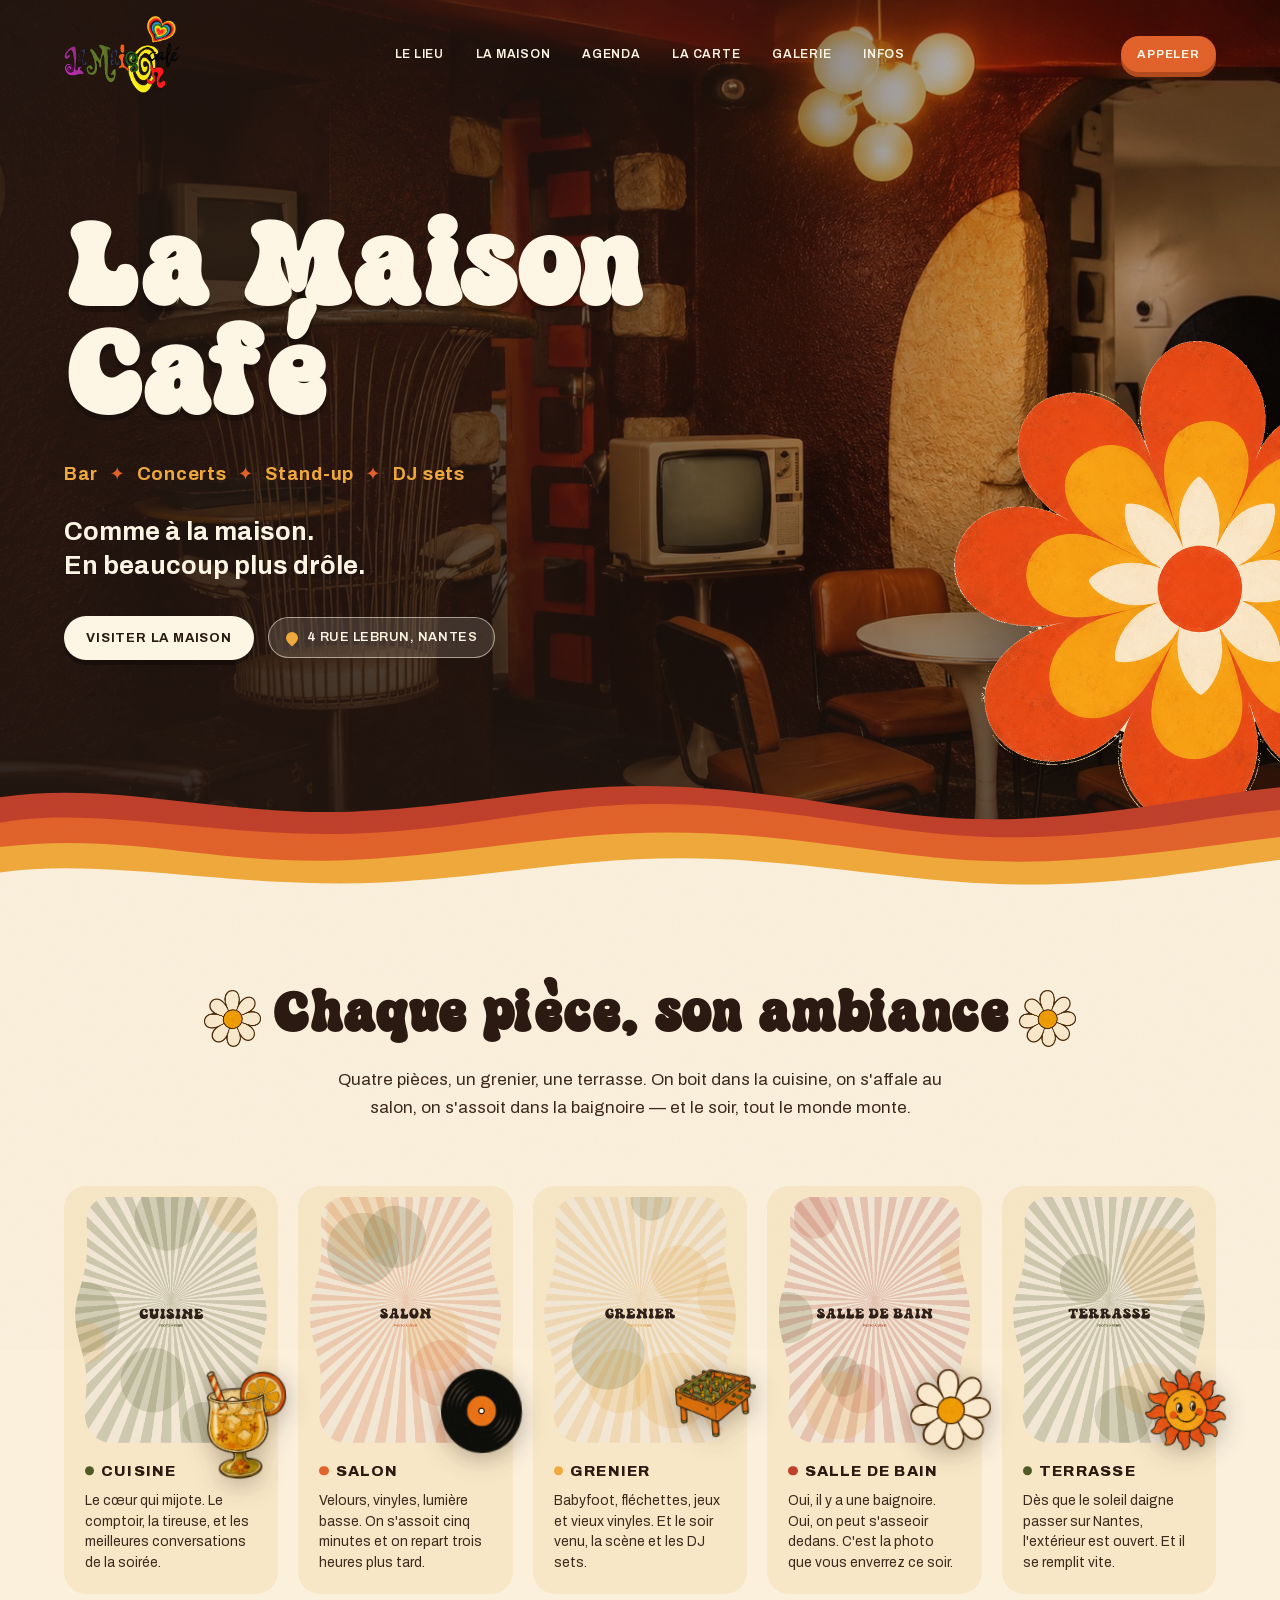
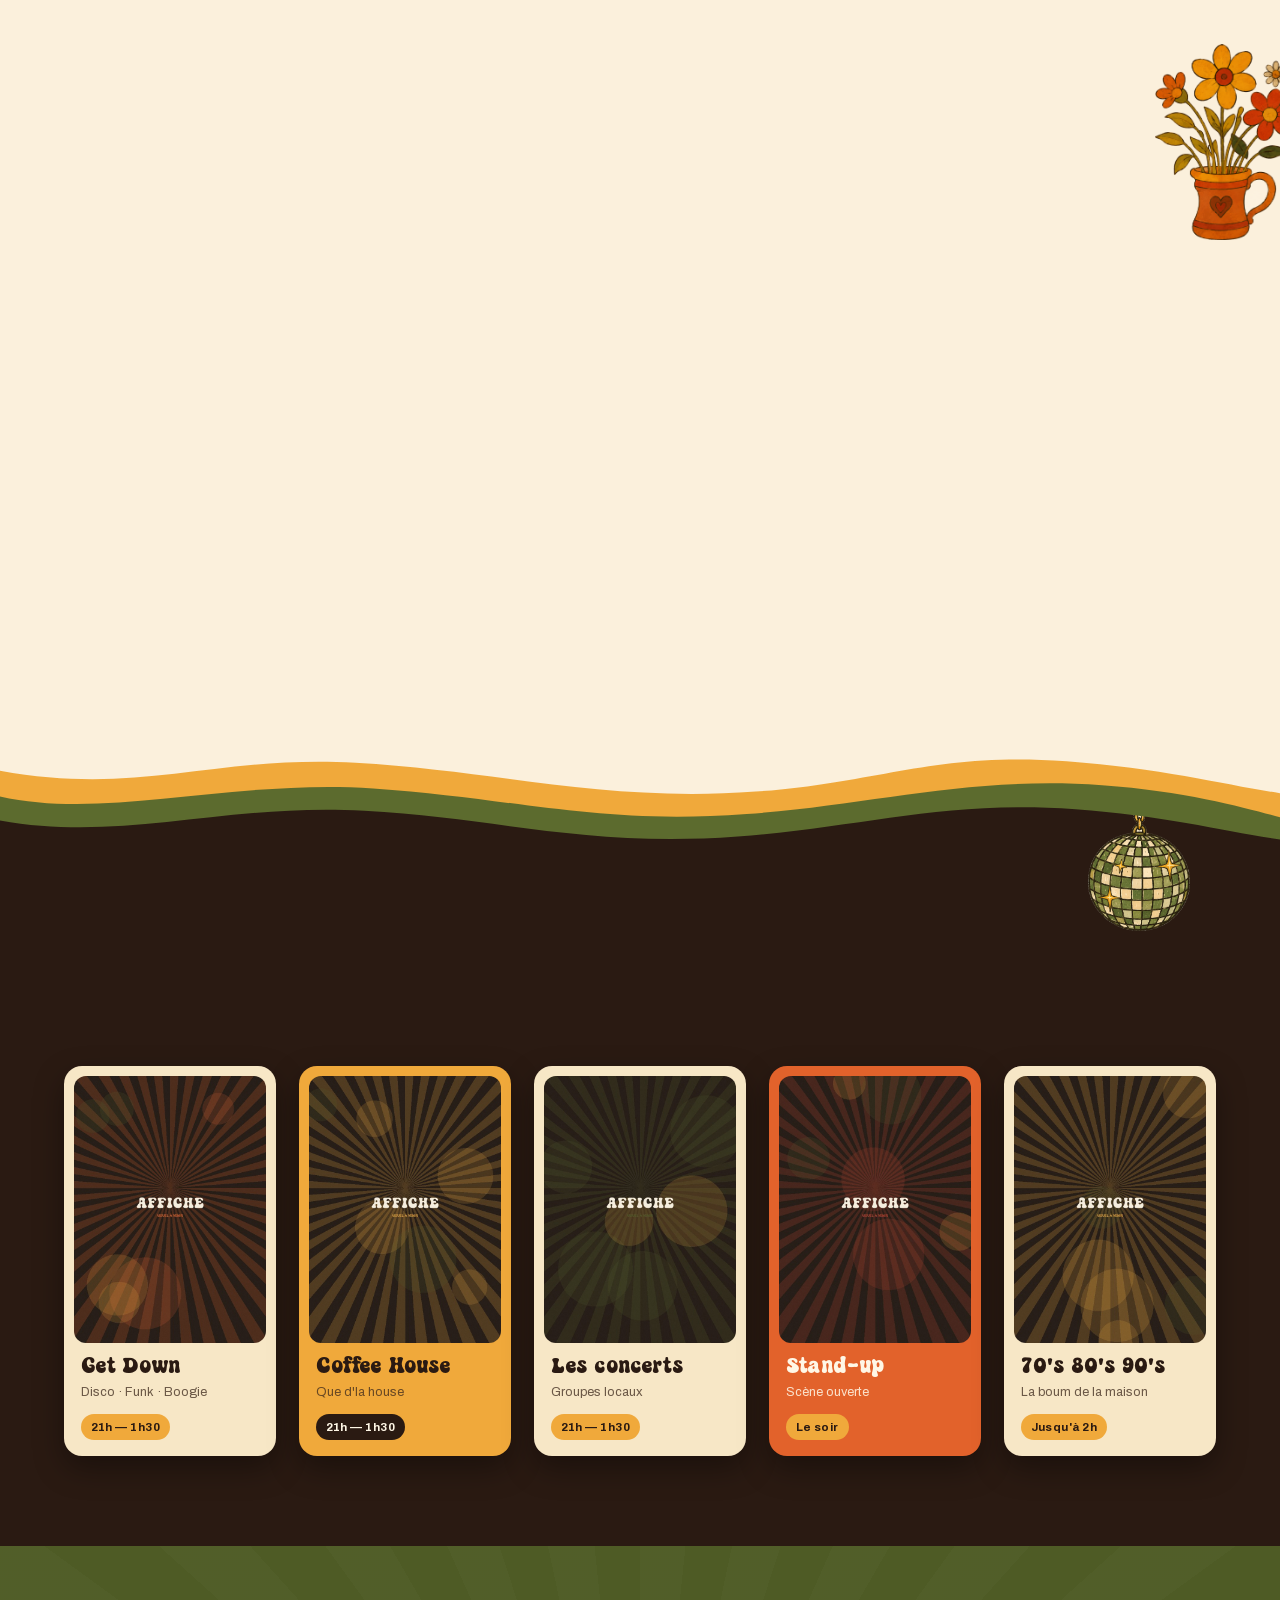
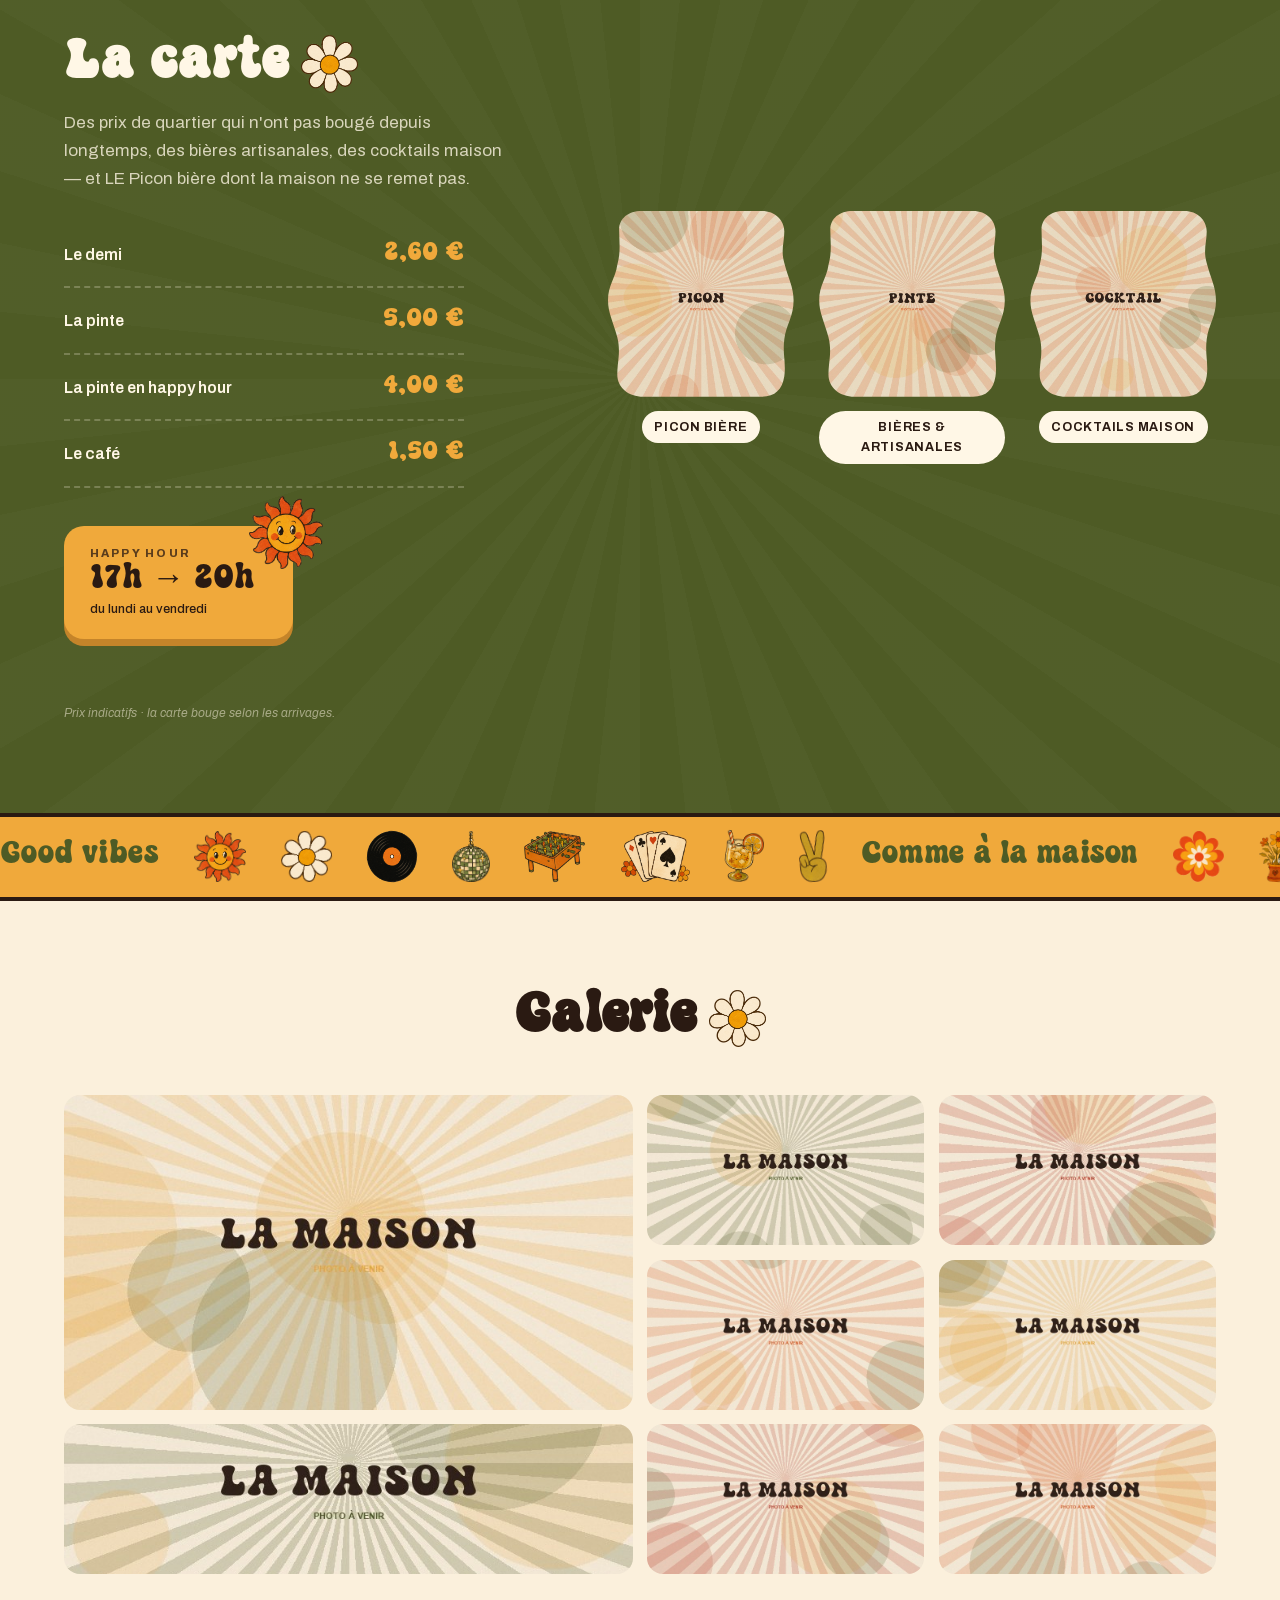
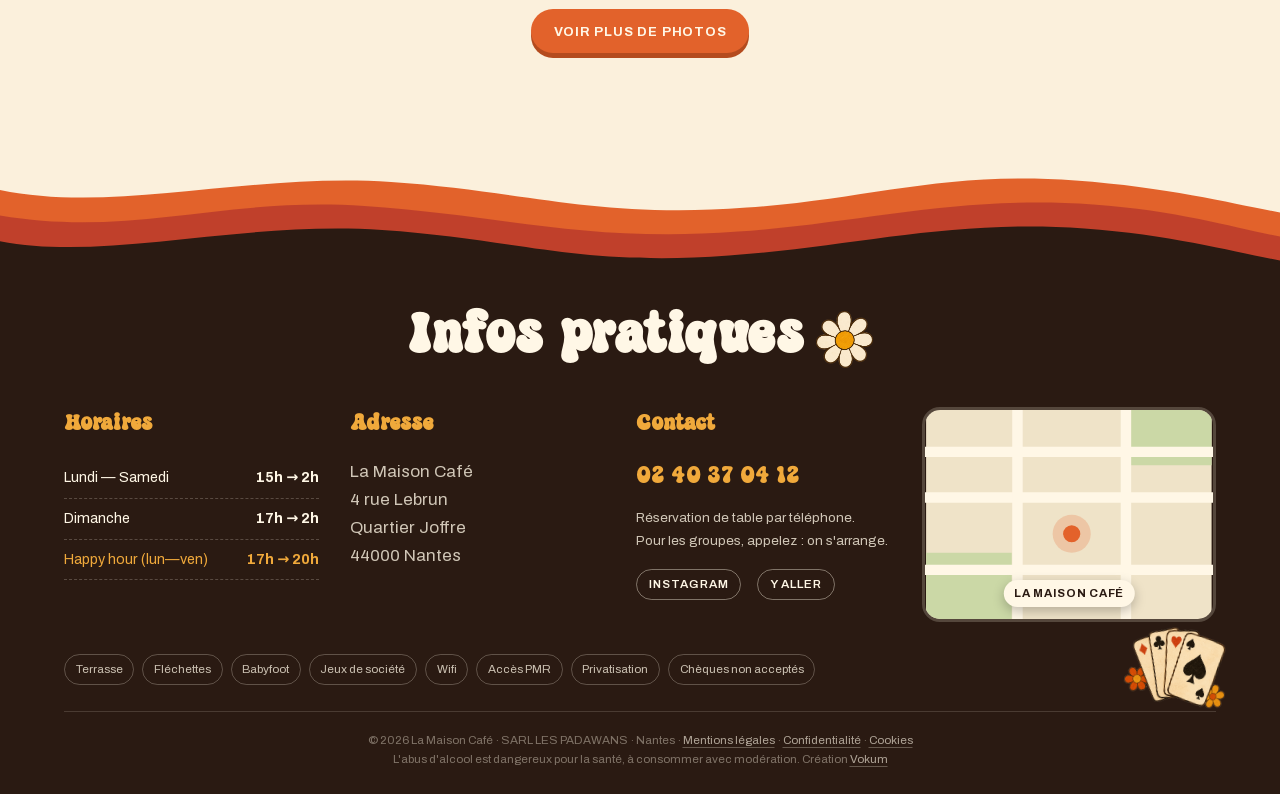
==== commit e95da17b: "Pages légales : mentions légales, confidentialité et cookies Ajoute les deux pages obligatoires (art" ====
--- a/index.html
+++ b/index.html
@@ -8,10 +8,8 @@
   <meta property="og:title" content="La Maison Café — Comme à la maison. En beaucoup plus drôle." />
   <meta property="og:description" content="Bar · Concerts · Stand-up · DJ sets · 70's 80's 90's — 4 rue Lebrun, quartier Joffre, Nantes." />
   <meta name="theme-color" content="#E2622B" />
-  <link rel="preconnect" href="https://fonts.googleapis.com" />
-  <link rel="preconnect" href="https://fonts.gstatic.com" crossorigin />
-  <link href="https://fonts.googleapis.com/css2?family=Archivo:ital,wght@0,400;0,500;0,600;0,700;0,800;1,400&display=swap" rel="stylesheet" />
-  <link rel="stylesheet" href="styles.css?v=18" />
+  <link rel="preload" href="assets/fonts/archivo-normal-latin.woff2" as="font" type="font/woff2" crossorigin />
+  <link rel="stylesheet" href="styles.css?v=19" />
 </head>
 <body>
 
@@ -412,8 +410,12 @@
   </ul>
 
   <p class="infos__legal">
-    © <span id="annee">2026</span> La Maison Café ·
+    © <span id="annee">2026</span> La Maison Café · SARL LES PADAWANS · Nantes ·
+    <a href="mentions-legales.html">Mentions légales</a> ·
+    <a href="confidentialite.html">Confidentialité</a> ·
+    <a href="confidentialite.html#cookies">Cookies</a><br />
     L'abus d'alcool est dangereux pour la santé, à consommer avec modération.
+    <span class="infos__signature">Création <a href="https://vokumagency.com" target="_blank" rel="noopener">Vokum</a></span>
   </p>
 </footer>
 
--- a/styles.css
+++ b/styles.css
@@ -9,6 +9,37 @@
   src:url("assets/fonts/cornery.otf") format("opentype"),
       url("assets/fonts/cornery.ttf") format("truetype");
   font-weight:400; font-style:normal; font-display:swap;
+}
+
+/* ── Archivo, auto-hébergée ──
+   Rapatriée de Google Fonts le 17 juillet 2026 (SIL Open Font License 1.1).
+   Servie depuis ce serveur : le navigateur du visiteur ne contacte plus
+   les serveurs de Google, donc son IP ne leur part plus sans consentement.
+   Le droit (romain) est une police variable — une seule requête couvre
+   400 → 800. L'italique livré par Google est statique, en 400. */
+@font-face{
+  font-family:"Archivo";
+  src:url("assets/fonts/archivo-normal-latin.woff2") format("woff2");
+  font-weight:100 900; font-style:normal; font-display:swap;
+  unicode-range:U+0000-00FF,U+0131,U+0152-0153,U+02BB-02BC,U+02C6,U+02DA,U+02DC,U+0304,U+0308,U+0329,U+2000-206F,U+20AC,U+2122,U+2191,U+2193,U+2212,U+2215,U+FEFF,U+FFFD;
+}
+@font-face{
+  font-family:"Archivo";
+  src:url("assets/fonts/archivo-normal-latin-ext.woff2") format("woff2");
+  font-weight:100 900; font-style:normal; font-display:swap;
+  unicode-range:U+0100-02BA,U+02BD-02C5,U+02C7-02CC,U+02CE-02D7,U+02DD-02FF,U+0304,U+0308,U+0329,U+1D00-1DBF,U+1E00-1E9F,U+1EF2-1EFF,U+2020,U+20A0-20AB,U+20AD-20C0,U+2113,U+2C60-2C7F,U+A720-A7FF;
+}
+@font-face{
+  font-family:"Archivo";
+  src:url("assets/fonts/archivo-italic-latin.woff2") format("woff2");
+  font-weight:400; font-style:italic; font-display:swap;
+  unicode-range:U+0000-00FF,U+0131,U+0152-0153,U+02BB-02BC,U+02C6,U+02DA,U+02DC,U+0304,U+0308,U+0329,U+2000-206F,U+20AC,U+2122,U+2191,U+2193,U+2212,U+2215,U+FEFF,U+FFFD;
+}
+@font-face{
+  font-family:"Archivo";
+  src:url("assets/fonts/archivo-italic-latin-ext.woff2") format("woff2");
+  font-weight:400; font-style:italic; font-display:swap;
+  unicode-range:U+0100-02BA,U+02BD-02C5,U+02C7-02CC,U+02CE-02D7,U+02DD-02FF,U+0304,U+0308,U+0329,U+1D00-1DBF,U+1E00-1E9F,U+1EF2-1EFF,U+2020,U+20A0-20AB,U+20AD-20C0,U+2113,U+2C60-2C7F,U+A720-A7FF;
 }
 
 :root{
@@ -976,3 +1007,223 @@
   .intro{ display:none; }
   .hero__titre, .hero__tags, .hero__phrase, .hero__actions, .fleur-hero{ opacity:1; }
 }
+
+/* ══════════════════════════════════════════════════════════════
+   PAGES LÉGALES — « le tiroir de l'entrée »
+   Dans une maison, les papiers vivent dans le tiroir de l'entrée.
+   Mêmes couleurs, mêmes vagues, mêmes marguerites que le reste :
+   c'est la même maison, juste la pièce où l'on range les papiers.
+   ══════════════════════════════════════════════════════════════ */
+
+/* Sur ces pages il n'y a pas de hero sombre derrière la nav :
+   elle est posée sur le crème dès le premier pixel, sans JS. */
+.nav--legale{
+  background:var(--creme);
+  padding:.6rem var(--pad);
+  box-shadow:0 4px 24px rgba(42,26,18,.14);
+}
+.nav--legale .nav__logo img{ height:clamp(44px, 4.8vw, 60px); }
+.nav--legale .nav__liens a{ color:var(--brun); border-color:rgba(42,26,18,.2); }
+.nav--legale .nav__liens a:hover{ background:var(--orange); color:var(--blanc); border-color:var(--orange); }
+.nav--legale .nav__burger span{ background:var(--brun); }
+
+/* ── En-tête de page ── */
+.legal-head{
+  position:relative;
+  max-width:940px; margin:0 auto;
+  padding:clamp(8rem,15vh,11rem) var(--pad) clamp(1.6rem,4vh,2.4rem);
+}
+.legal-titre{
+  font-family:var(--d);
+  font-size:clamp(2.6rem,7vw,5rem);
+  line-height:1;
+  letter-spacing:.01em;
+  margin-bottom:1.1rem;
+}
+.legal-lede{
+  max-width:56ch;
+  font-size:clamp(1rem,1.4vw,1.15rem);
+  color:rgba(42,26,18,.78);
+}
+.legal-maj{
+  margin-top:1.4rem; padding-top:.9rem;
+  max-width:56ch;
+  border-top:1px dashed rgba(42,26,18,.28);
+  font-size:.78rem; font-weight:600;
+  letter-spacing:.1em; text-transform:uppercase;
+  color:rgba(42,26,18,.55);
+}
+
+/* la grosse fleur de la maison, en filigrane dans le coin */
+.legal-fleur{
+  position:absolute; top:2rem; right:-6rem;
+  width:clamp(160px,20vw,280px); height:auto;
+  opacity:.16; pointer-events:none; z-index:0;
+  animation:tourne 60s linear infinite;
+}
+.legal-head > *:not(.legal-fleur){ position:relative; z-index:1; }
+
+/* ── Corps ── */
+.legal{
+  max-width:940px; margin:0 auto;
+  padding:0 var(--pad) clamp(3rem,7vh,5rem);
+}
+.legal > p, .legal > ul, .legal > ol{ max-width:68ch; }
+.legal p + p{ margin-top:1em; }
+
+.legal h2{
+  font-family:var(--d);
+  font-weight:400;
+  font-size:clamp(1.6rem,3.2vw,2.5rem);
+  line-height:1.1;
+  margin:clamp(2.6rem,5vh,3.6rem) 0 1rem;
+  padding-top:1.2rem;
+  border-top:2px dashed rgba(42,26,18,.22);
+}
+.legal h3{
+  font-family:var(--c);
+  font-weight:800;
+  font-size:.92rem;
+  letter-spacing:.14em; text-transform:uppercase;
+  color:var(--orange);
+  margin:1.8rem 0 .6rem;
+}
+
+/* puces : la marguerite de la maison, en petit.
+   La fiche d'identité (.legal-id) est aussi un <ul> enfant direct de .legal :
+   on l'exclut ici plutôt que de tenter de la rattraper plus bas — un
+   `content:none` à la spécificité plus faible ne l'aurait pas emporté. */
+.legal ul{ margin:1rem 0; }
+.legal > ul:not(.legal-id) > li{
+  position:relative;
+  padding:.35rem 0 .35rem 1.7rem;
+}
+.legal > ul:not(.legal-id) > li::before{
+  content:""; position:absolute; left:0; top:.72em;
+  width:.72em; height:.72em;
+  background:var(--olive);
+  -webkit-mask:var(--m-fleur) center/contain no-repeat;
+  mask:var(--m-fleur) center/contain no-repeat;
+}
+
+.legal a:not(.btn){
+  color:var(--brique);
+  font-weight:600;
+  text-decoration:underline;
+  text-underline-offset:3px;
+  text-decoration-thickness:1.5px;
+  text-decoration-color:rgba(192,64,43,.45);
+  transition:text-decoration-color .25s, color .25s;
+}
+.legal a:not(.btn):hover{ color:var(--orange); text-decoration-color:var(--orange); }
+
+/* ── La fiche d'identité : le papier posé dans le tiroir ──
+   Mêmes lignes pointillées que les horaires de la maison. */
+.legal-id{
+  margin:1.4rem 0;
+  max-width:68ch;
+  background:var(--creme-2);
+  border-radius:18px;
+  padding:.6rem clamp(1.1rem,2.5vw,1.8rem);
+}
+.legal-id li{
+  display:flex; align-items:baseline; justify-content:space-between;
+  gap:1rem; padding:.7rem 0;
+  border-bottom:1px dashed rgba(42,26,18,.25);
+  font-size:.92rem;
+}
+.legal-id li:last-child{ border-bottom:0; }
+.legal-id .k{
+  color:rgba(42,26,18,.62);
+  font-weight:500;
+  flex:none;
+}
+.legal-id .v{ font-weight:700; text-align:right; }
+
+/* ── L'encadré « d'où ça vient » : le post-it du tiroir ── */
+.legal-note{
+  max-width:68ch;
+  margin:1.4rem 0;
+  padding:1.1rem 1.4rem;
+  background:var(--blanc);
+  border:2px solid rgba(42,26,18,.14);
+  border-left:6px solid var(--olive);
+  border-radius:14px;
+  font-size:.9rem;
+  color:rgba(42,26,18,.78);
+}
+.legal-note strong{ color:var(--brun); }
+.legal-note--alerte{ border-left-color:var(--brique); }
+
+/* ── Séparateur : trois marguerites, comme dans le bandeau ── */
+.legal-sep{
+  display:flex; align-items:center; justify-content:center;
+  gap:1.2rem;
+  margin:clamp(2.6rem,5vh,3.6rem) 0;
+}
+.legal-sep img{
+  width:22px; height:auto;
+  opacity:.5;
+  animation:respire 9s ease-in-out infinite;
+}
+.legal-sep img:nth-child(2){ width:30px; animation-delay:-3s; }
+.legal-sep img:nth-child(3){ animation-delay:-6s; }
+
+/* ── Trou assumé : ce qui n'a pas pu être vérifié se voit ──
+   Le rose n'est pas une couleur de la maison : c'est exprès.
+   C'est un signal, pas une décoration. */
+.manque{
+  background:#FFD9E2;
+  color:#7A0B26;
+  padding:1px 7px;
+  border-radius:3px;
+  font-weight:600;
+  font-size:.94em;
+  box-decoration-break:clone;
+  -webkit-box-decoration-break:clone;
+}
+
+/* ── Bas de page ── */
+.legal-actions{
+  display:flex; gap:1rem; flex-wrap:wrap;
+  margin-top:clamp(2.6rem,5vh,3.6rem);
+  padding-top:1.8rem;
+  border-top:2px dashed rgba(42,26,18,.22);
+}
+
+@media (max-width:700px){
+  .legal-id li{ flex-wrap:wrap; gap:.15rem; }
+  .legal-id .v{ text-align:left; width:100%; }
+  .legal-fleur{ display:none; }
+}
+
+/* ── Le pied de page des pages légales ──
+   Même bois que celui de l'accueil, en plus court : trois blocs,
+   pas de plan. */
+.infos--legale{ padding-bottom:1.5rem; }
+.infos--legale .infos__grille{ grid-template-columns:repeat(3,1fr); }
+.infos--legale .bloc a:not(.tel):not(.reseaux a){ text-decoration:none; }
+.pied-liens{ display:flex; flex-direction:column; gap:.5rem; align-items:flex-start; }
+.pied-liens a{
+  font-size:.88rem;
+  color:rgba(255,247,230,.78);
+  border-bottom:1px solid transparent;
+  transition:color .25s, border-color .25s;
+}
+.pied-liens a:hover{ color:var(--moutarde); border-color:var(--moutarde); }
+
+/* la ligne légale du bas, sur toutes les pages */
+.infos__legal a{
+  color:rgba(255,247,230,.62);
+  text-decoration:underline;
+  text-underline-offset:3px;
+  text-decoration-color:rgba(255,247,230,.28);
+  transition:color .25s, text-decoration-color .25s;
+}
+.infos__legal a:hover{ color:var(--moutarde); text-decoration-color:var(--moutarde); }
+.infos__legal a[aria-current="page"]{ color:var(--moutarde); }
+.infos__signature{ margin-top:.5rem; }
+
+@media (max-width:860px){
+  .infos--legale .infos__grille{ grid-template-columns:1fr; }
+}
